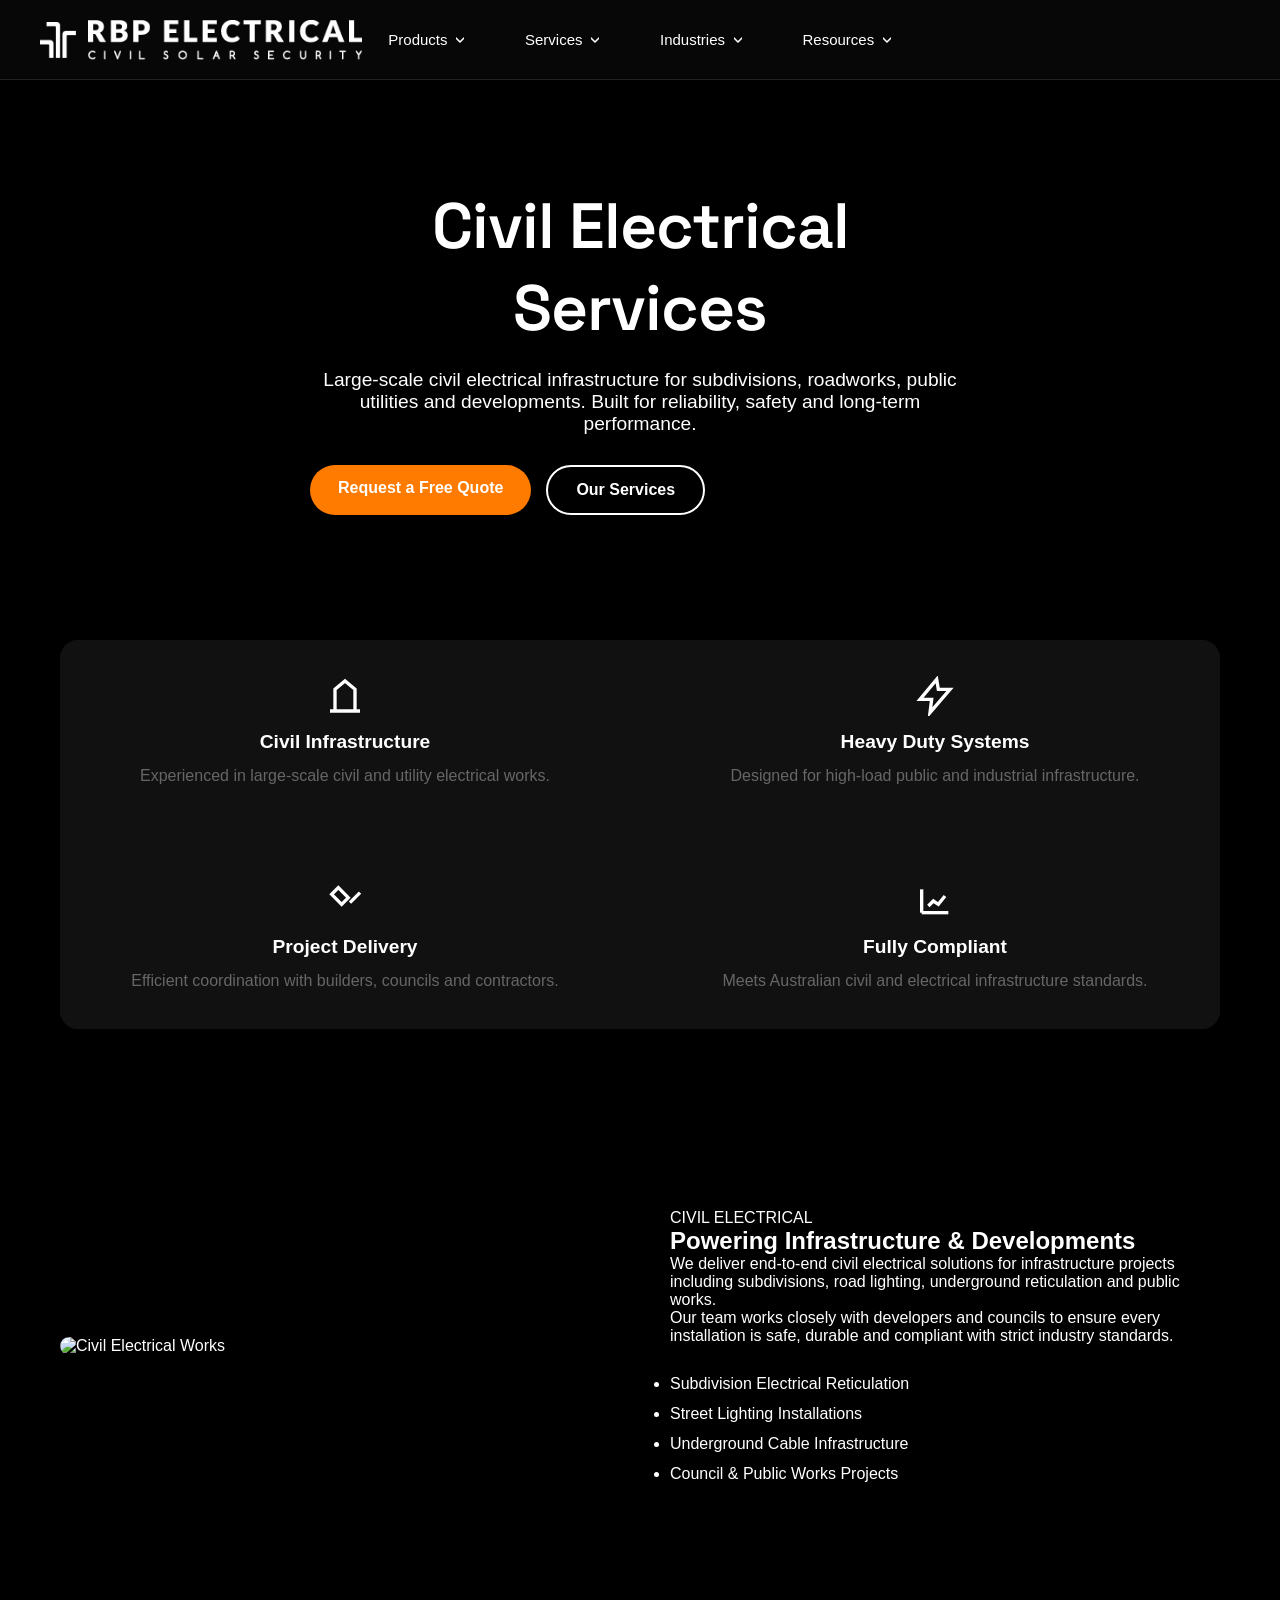
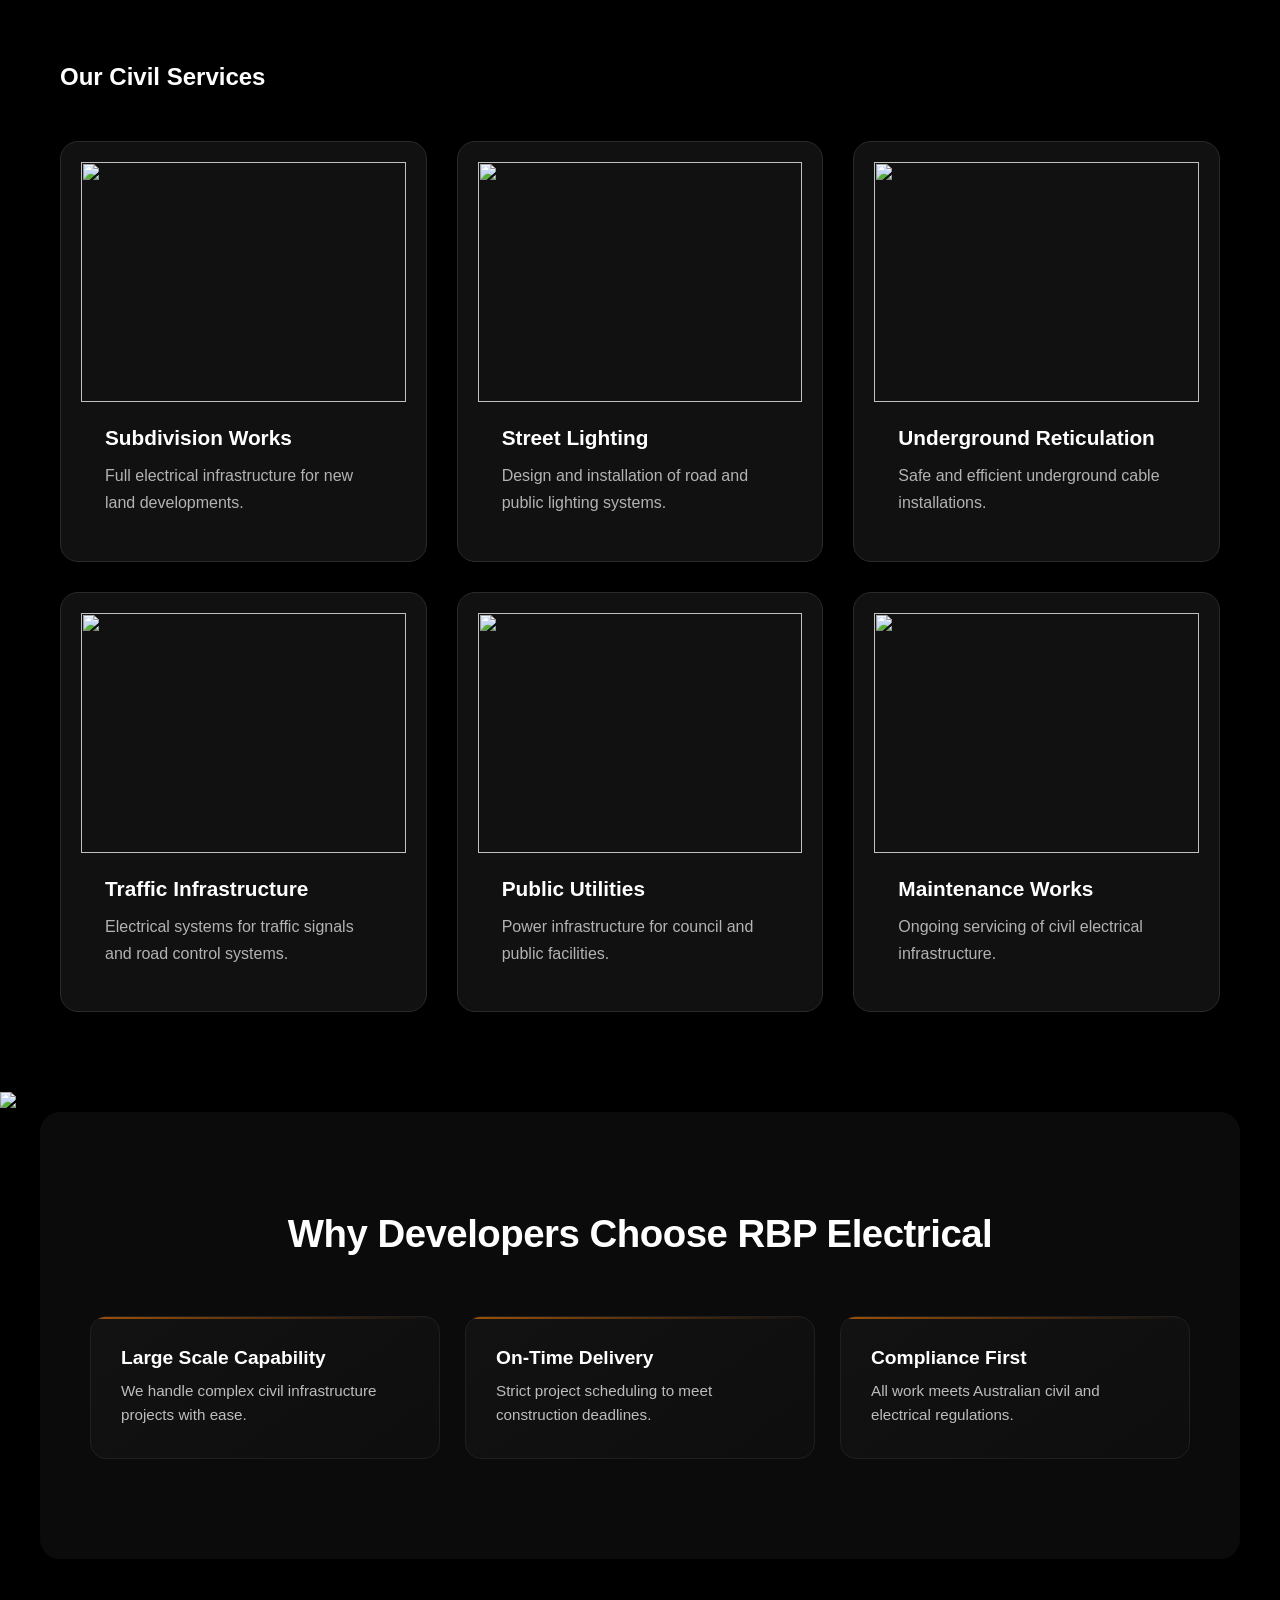
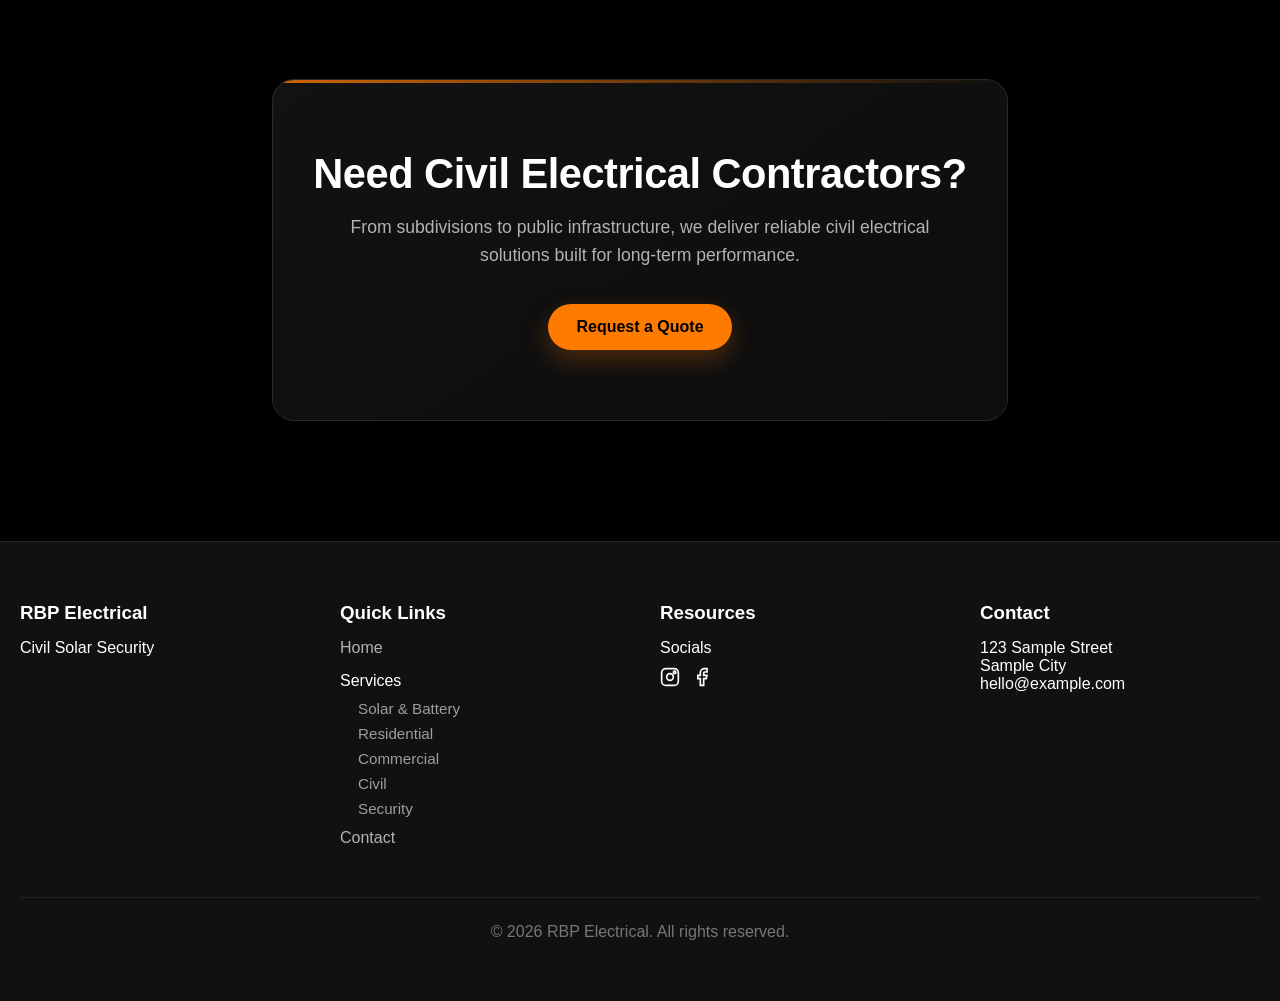
==== civil.html @ b21ef959 "Add files via upload" ====
<!DOCTYPE html>
<html lang="en">
<head>
<meta charset="UTF-8">
<meta name="viewport" content="width=device-width, initial-scale=1.0">
<title>RBP Electrical | Civil</title>
<link rel="icon" type="image/png" href="assets/favicon.png">
<link rel="stylesheet" href="styles.css">
<link href="https://fonts.googleapis.com/css2?family=Space+Grotesk:wght@300;400;500;600;700&display=swap" rel="stylesheet">
</head>

<body class="internal">

<!-- NAVIGATION -->
<nav>

    <div class="logo">
        <a href="index.html">
            <img class="logo-icon logo-dark" src="assets/logos/base_icon.png" alt="RBP Electrical Icon">
            <img class="logo-text logo-dark" src="assets/logos/base_textlogo.png" alt="RBP Electrical">

            <img class="logo-icon logo-white" src="assets/logos/white_icon.png" alt="RBP Electrical Icon">
            <img class="logo-text logo-white" src="assets/logos/white_textlogo.png" alt="RBP Electrical">
        </a>
    </div>

    <button class="hamburger" id="hamburger">☰</button>

    <div class="nav-center" id="navMenu">

        <div class="dropdown">
            <button><span>Products</span><span class="arrow">›</span></button>
            <div class="dropdown-content">
                <a href="#">Product One</a>
                <a href="#">Product Two</a>
                <a href="#">Product Three</a>
            </div>
        </div>

        <div class="dropdown">
            <button><span>Services</span><span class="arrow">›</span></button>
            <div class="dropdown-content">
                <a href="solar-battery.html">Solar/Battery</a>
                <a href="residential.html">Residential</a>
                <a href="commercial.html">Commercial</a>
                <a href="civil.html">Civil</a>
                <a href="security.html">Security</a>
            </div>
        </div>

        <div class="dropdown">
            <button><span>Industries</span><span class="arrow">›</span></button>
            <div class="dropdown-content">
                <a href="#">Industry One</a>
                <a href="#">Industry Two</a>
                <a href="#">Industry Three</a>
            </div>
        </div>

        <div class="dropdown">
            <button><span>Resources</span><span class="arrow">›</span></button>
            <div class="dropdown-content">
                <a href="#">Blog</a>
                <a href="#">Guides</a>
                <a href="#">Support</a>
            </div>
        </div>

    </div>
</nav>

<!-- HERO -->
<section class="hero civil-hero">
    <div class="hero-content">
        <h1>Civil Electrical Services</h1>

        <p>
            Large-scale civil electrical infrastructure for subdivisions, roadworks, public utilities and developments.
            Built for reliability, safety and long-term performance.
        </p>

        <div class="hero-buttons">
            <a href="contact.html" class="hero-btn">Request a Free Quote</a>
            <a href="#services" class="hero-btn secondary">Our Services</a>
        </div>
    </div>
</section>

<!-- TRUST -->
<section class="trust-section">
    <div class="trust-grid">

        <div class="trust-item">
            <div class="trust-icon">
                <svg viewBox="0 0 24 24" fill="none" stroke="white" stroke-width="2">
                    <path d="M3 21h18M6 21V8l6-5 6 5v13"/>
                </svg>
            </div>
            <h3>Civil Infrastructure</h3>
            <p>Experienced in large-scale civil and utility electrical works.</p>
        </div>

        <div class="trust-item">
            <div class="trust-icon">
                <svg viewBox="0 0 24 24" fill="none" stroke="white" stroke-width="2">
                    <path d="M13 2L3 14h7l-1 8 12-14h-7l-1-6z"/>
                </svg>
            </div>
            <h3>Heavy Duty Systems</h3>
            <p>Designed for high-load public and industrial infrastructure.</p>
        </div>

        <div class="trust-item">
            <div class="trust-icon">
                <svg viewBox="0 0 24 24" fill="none" stroke="white" stroke-width="2">
                    <path d="M21 7l-6 6"/>
                    <path d="M14 10l-4 4-6-6 4-4 6 6z"/>
                </svg>
            </div>
            <h3>Project Delivery</h3>
            <p>Efficient coordination with builders, councils and contractors.</p>
        </div>

        <div class="trust-item">
            <div class="trust-icon">
                <svg viewBox="0 0 24 24" fill="none" stroke="white" stroke-width="2">
                    <path d="M4 19V5"/>
                    <path d="M4 19h16"/>
                    <path d="M8 15l3-3 3 2 4-5"/>
                </svg>
            </div>
            <h3>Fully Compliant</h3>
            <p>Meets Australian civil and electrical infrastructure standards.</p>
        </div>

    </div>
</section>

<!-- OVERVIEW -->
<section class="solar-overview">

    <div class="overview-image">
        <img src="assets/civil.jpg" alt="Civil Electrical Works">
    </div>

    <div class="overview-content">

        <span class="section-tag">CIVIL ELECTRICAL</span>

        <h2>Powering Infrastructure & Developments</h2>

        <p>
            We deliver end-to-end civil electrical solutions for infrastructure projects including subdivisions,
            road lighting, underground reticulation and public works.
        </p>

        <p>
            Our team works closely with developers and councils to ensure every installation is safe,
            durable and compliant with strict industry standards.
        </p>

        <ul>
            <li>Subdivision Electrical Reticulation</li>
            <li>Street Lighting Installations</li>
            <li>Underground Cable Infrastructure</li>
            <li>Council & Public Works Projects</li>
        </ul>

    </div>

</section>

<!-- SERVICES -->
<section id="services" class="services-section">

    <h2>Our Civil Services</h2>

    <div class="services-grid">

        <div class="service-card">
            <img src="https://picsum.photos/600/400?random=21">
            <div class="service-content">
                <h3>Subdivision Works</h3>
                <p>Full electrical infrastructure for new land developments.</p>
            </div>
        </div>

        <div class="service-card">
            <img src="https://picsum.photos/600/400?random=22">
            <div class="service-content">
                <h3>Street Lighting</h3>
                <p>Design and installation of road and public lighting systems.</p>
            </div>
        </div>

        <div class="service-card">
            <img src="https://picsum.photos/600/400?random=23">
            <div class="service-content">
                <h3>Underground Reticulation</h3>
                <p>Safe and efficient underground cable installations.</p>
            </div>
        </div>

        <div class="service-card">
            <img src="https://picsum.photos/600/400?random=24">
            <div class="service-content">
                <h3>Traffic Infrastructure</h3>
                <p>Electrical systems for traffic signals and road control systems.</p>
            </div>
        </div>

        <div class="service-card">
            <img src="https://picsum.photos/600/400?random=25">
            <div class="service-content">
                <h3>Public Utilities</h3>
                <p>Power infrastructure for council and public facilities.</p>
            </div>
        </div>

        <div class="service-card">
            <img src="https://picsum.photos/600/400?random=26">
            <div class="service-content">
                <h3>Maintenance Works</h3>
                <p>Ongoing servicing of civil electrical infrastructure.</p>
            </div>
        </div>

    </div>

</section>

<!-- IMAGE -->
<section class="showcase-image">
    <img src="assets/placeholders/civil-wide.jpg">
</section>

<!-- WHY -->
<section class="why-section">
    <div class="why-container">

        <div class="why-header">
            <h2>Why Developers Choose RBP Electrical</h2>
        </div>

        <div class="why-grid">

            <div class="why-card">
                <h3>Large Scale Capability</h3>
                <p>We handle complex civil infrastructure projects with ease.</p>
            </div>

            <div class="why-card">
                <h3>On-Time Delivery</h3>
                <p>Strict project scheduling to meet construction deadlines.</p>
            </div>

            <div class="why-card">
                <h3>Compliance First</h3>
                <p>All work meets Australian civil and electrical regulations.</p>
            </div>

        </div>

    </div>
</section>

<!-- CTA -->
<section id="quote" class="cta-section">
    <div class="cta-container">

        <h2>Need Civil Electrical Contractors?</h2>

        <p>
            From subdivisions to public infrastructure, we deliver reliable civil electrical solutions
            built for long-term performance.
        </p>

        <a href="#" class="cta-btn">Request a Quote</a>

    </div>
</section>

<!-- FOOTER -->
<footer>

    <div class="footer-container">

        <div class="footer-column">
            <h3>RBP Electrical</h3>
            <p>Civil Solar Security</p>
        </div>

        <div class="footer-column">
            <h3>Quick Links</h3>

            <a href="index.html">Home</a>

            <span class="footer-heading">Services</span>

            <div class="footer-sub-links">
                <a href="solar-battery.html">Solar & Battery</a>
                <a href="residential.html">Residential</a>
                <a href="commercial.html">Commercial</a>
                <a href="civil.html">Civil</a>
                <a href="security.html">Security</a>
            </div>

            <a href="contact.html">Contact</a>
        </div>

        <div class="footer-column">
            <h3>Resources</h3>

            <span class="footer-heading">Socials</span>

            <div class="footer-socials">
                <a href="#" class="social-icon">
                    <svg viewBox="0 0 24 24" fill="none" stroke="white" stroke-width="2">
                        <rect x="2" y="2" width="20" height="20" rx="5"/>
                        <circle cx="12" cy="12" r="4"/>
                        <circle cx="17.5" cy="6.5" r="1.5"/>
                    </svg>
                </a>

                <a href="#" class="social-icon">
                    <svg viewBox="0 0 24 24" fill="none" stroke="white" stroke-width="2">
                        <path d="M18 2h-3a5 5 0 0 0-5 5v3H7v4h3v8h4v-8h3l1-4h-4V7a1 1 0 0 1 1-1h3z"/>
                    </svg>
                </a>
            </div>
        </div>

        <div class="footer-column">
            <h3>Contact</h3>
            <p>123 Sample Street</p>
            <p>Sample City</p>
            <p>hello@example.com</p>
        </div>

    </div>

    <div class="copyright">
        © 2026 RBP Electrical. All rights reserved.
    </div>

</footer>

<script>
const hamburger = document.getElementById("hamburger");
const navMenu = document.getElementById("navMenu");

hamburger.addEventListener("click", () => {
    navMenu.classList.toggle("active");
    hamburger.textContent = navMenu.classList.contains("active") ? "✕" : "☰";
});

document.querySelectorAll(".dropdown > button").forEach(button => {
    button.addEventListener("click", () => {
        const parent = button.parentElement;
        document.querySelectorAll(".dropdown").forEach(d => {
            if (d !== parent) d.classList.remove("active");
        });
        parent.classList.toggle("active");
    });
});
</script>

</body>
</html>
---- styles.css ----
:root {
    --bg: #000000;
    --surface: #111111;
    --surface-2: #181818;
    --border: #2a2a2a;

    --text: #ffffff;
    --text-muted: #b3b3b3;

    --orange: #ff7b00;
    --orange-hover: #ff8f1f;

    --button: #2b2b2b;
    --button-hover: #3a3a3a;
}

* {
    margin: 0;
    padding: 0;
    box-sizing: border-box;
    font-family: Arial, Helvetica, sans-serif;
}

body {
    background: #000000;
    color: #ffffff;
}

/* =========================
   NAVIGATION
========================= */
/* Home starts transparent */
body.home nav {
    background: transparent;
    border-bottom-color: transparent;
}

/* Home starts with dark logo */
body.home .logo-dark {
    display: block;
}

body.home .logo-white {
    display: none;
}

/* Home starts with dark text */
body.home .dropdown button {
    color: #111;
}

/* Home after scrolling */
body.home nav.scrolled {
    background: #070707;
    border-bottom-color: #222;
}

body.home nav.scrolled .logo-dark {
    display: none;
}

body.home nav.scrolled .logo-white {
    display: block;
}

body.home nav.scrolled .dropdown button {
    color: white;
}

nav {
    height: 80px;
    background: #070707;
    border-bottom: 1px solid #222;

    display: flex;
    align-items: center;
    padding: 0 40px;

    position: fixed;
    top: 0;
    left: 0;
    width: 100%;

    z-index: 100;

    transition:
        background .3s ease,
        border-color .3s ease;
}


nav.scrolled {
    background: #070707;
    border-bottom-color: #222;
}

.logo h2 {
    color: white;
}

.logo {
    display: flex;
    align-items: center;
    z-index: 2;
}

.logo a {
    position: relative;
    display: flex;
    align-items: center;
    gap: 12px;
}

/* Default (internal pages) */
.logo-dark {
    display: none;
}

.logo-white {
    display: block;
}

.dropdown button {
    color: white;
}
/* After scroll */
nav.scrolled .logo-dark {
    display: none;
}

nav.scrolled .logo-white {
    display: block;
}
.logo-icon {
    height: 36px;
    width: auto;
}

.logo-text {
    height: 40px;
    width: auto;
}

.nav-center {
    position: absolute;
    left: 50%;
    transform: translateX(-50%);
    display: flex;
    gap: 60px;
}

.arrow {
    display: inline-block;
    font-size: 1.4rem;

    transform: rotate(90deg) scaleY(0.9);
    transition: transform .25s ease;
}

/* open state from js */
.dropdown.active .arrow {
    transform: rotate(270deg) scaleY(0.9);
}


.dropdown {
    position: relative;
}

body.internal .dropdown button {
    color: white;
}
.dropdown button {
    background: none;
    border: none;
    color: #111;
    cursor: pointer;

    display: flex;
    align-items: center;
    gap: 10px;

    font-size: 15px;
    font-weight: 300;
}

nav.scrolled .dropdown button {
    color: white;
}

.dropdown button:hover {
    color: #ff7b00;
}

.dropdown-content {
    display: none;
    position: absolute;
    background: #181818;
    border: 1px solid #2a2a2a;
    min-width: 180px;
    top: 35px;
    border-radius: 8px;
    overflow: hidden;
}

.dropdown.active .dropdown-content {
    display: block;
}

.dropdown-content a {
    display: block;
    padding: 12px;
    text-decoration: none;
    color: white;
}

.dropdown-content a:hover {
    background: #242424;
}
/* =========================
   HOME SCROLL - FULL NAV THEME SWITCH
========================= */
/* HOME (NOT SCROLLED) dropdown = transparent */
body.home nav:not(.scrolled) .dropdown-content {
    background: transparent;
    border: none;
    backdrop-filter: none;
}

/* Dropdown background changes on scroll */
body.home nav.scrolled .dropdown-content {
    background: #0f0f0f;
    border-color: #222;
}

/* Dropdown links */
body.home .dropdown-content a {
    color: #111; /* default (home unscrolled) */
}

/* After scroll → dropdown links become white */
body.home nav.scrolled .dropdown-content a {
    color: white;
    
}

/* Hover state changes depending on scroll */
body.home .dropdown-content a:hover {
    background: rgba(0,0,0,0.05);
}

body.home nav.scrolled .dropdown-content a:hover {
    background: #1c1c1c;
}

/* Optional: dropdown button hover consistency */
body.home .dropdown button:hover {
    color: #ff7b00;
}

body.home nav.scrolled .dropdown button:hover {
    color: #ff7b00;
}

/* MOBILE MENU (nav-center) theme switch */
body.home .nav-center {
    background: transparent;
}

body.home nav.scrolled .nav-center {
    background: #070707;
}



/* =========================
   HERO
========================= */
.hero {
    margin-top: 0;
    
    position: relative;
    height: 700px;
    overflow: hidden;
    display: flex;
    justify-content: center;
    align-items: center;
    text-align: center;
    color: white;
}

.hero-video {
    position: absolute;
    top: 0;
    left: 0;
    width: 100%;
    height: 100%;
    object-fit: cover;
    z-index: 0;
    filter: grayscale(100%);
}

.hero-overlay {
    position: absolute;
    inset: 0;
    background: rgba(0,0,0,0.45);
    z-index: 1;
}

.hero-content {
    position: relative;
    z-index: 2;
    max-width: 700px;
    padding: 20px;
}

.hero h1 {
    font-family: "Space Grotesk", sans-serif;
    font-size: 4rem;
    margin-bottom: 20px;
    font-weight: 600;
    letter-spacing: -1px;
}

.hero p {
    font-size: 1.2rem;
    margin-bottom: 30px;
}

.hero-btn {
    display: inline-block;
    padding: 14px 28px;
    background: #ff7b00;
    color: white;
    text-decoration: none;
    border-radius: 999px;
    font-weight: bold;
    transition: .25s;
}

.hero-btn:hover {
    background: #ff8f1f;
    transform: translateY(-2px);
}

/* =========================
   CATEGORIES
========================= */
.categories {
    background: #000000;
    max-width: 1400px;
    margin: 80px auto;
    padding: 0 20px;
}

.section-title {
    text-align: center;
    margin-bottom: 40px;
    font-size: 2rem;
}

.card-grid {
    display: grid;
    grid-template-columns: 2fr 1fr 1fr;
    grid-template-rows: 320px 320px;
    gap: 25px;
}
.category-link {
    display: block;
    text-decoration: none;
    color: inherit;
}
/* =========================
   GRID LAYOUT (CLASS BASED)
========================= */

.category-link {
    display: block;
}

/* Large featured card */
.battery-card {
    grid-column: 1;
    grid-row: 1 / span 2;
}

.battery-card .card-info h3 {
    font-size: 2.2rem;
}

.battery-card .card-info p {
    font-size: 1rem;
}

.battery-card .card-info {
    left: 35px;
    bottom: 35px;
}

/* Top right cards */
.residential-card {
    grid-column: 2;
    grid-row: 1;
}

.commercial-card {
    grid-column: 3;
    grid-row: 1;
}

/* Bottom row */
.civil-card {
    grid-column: 2;
    grid-row: 2;
}

.security-card {
    grid-column: 3;
    grid-row: 2;
}

/* =========================
   IMAGE POSITIONING (CLASS BASED)
========================= */

/* Battery */
.battery-card img {
    transform: scale(1.3);
    object-position: 330% 50%;
}

/* Residential */
.residential-card img {
    transform: scale(1);
    object-position: 300% 50%;
}

/* Commercial */
.commercial-card img {
    transform: scale(1);
    object-position: 50% 100%;
}

/* Civil */
.civil-card img {
    transform: scale(1.4);
    object-position: 100% 100%;
}

/* Security */
.security-card img {
    transform: scale(1.4);
    object-position: 50% 0%;
}


.category-card {
    position: relative;
    border-radius: 20px;
    overflow: hidden;
    cursor: pointer;
    background: #181818;
    border: 1px solid #2a2a2a;
}



.image-wrapper {
    height: 100%;
}

.category-card {
    height: 100%;
}

.image-wrapper img {
    width: 100%;
    height: 100%;
    object-fit: cover;
    transition: transform .5s ease;
}

/* Battery */
.battery-card:hover img {
    transform: scale(1.3) scale(1.08);
}

/* Residential */
.residential-card:hover img {
    transform: scale(1) scale(1.08);
}

/* Commercial */
.commercial-card:hover img {
    transform: scale(1) scale(1.08);
}

/* Civil */
.civil-card:hover img {
    transform: scale(1.4) scale(1.08);
}

/* Security */
.security-card:hover img {
    transform: scale(1.4) scale(1.08);
}

.card-info {
    position: absolute;
    left: 20px;
    bottom: 20px;
    color: white;
    z-index: 2;
}

.card-overlay {
    position: absolute;
    inset: 0;
    background: linear-gradient(
        to top,
        rgba(0,0,0,.7),
        rgba(0,0,0,.1)
    );
}

.arrow-btn {
    position: absolute;
    right: 18px;
    bottom: 18px;
    width: 32px;
    height: 32px;
    border-radius: 50%;
    background: transparent;
    border: 1.5px solid white;
    color: white;
    font-weight: 100;
    display: flex;
    justify-content: center;
    align-items: center;
    font-size: 13px;
    z-index: 2;
    transition: .3s;
}

.arrow-btn span {
    display: inline-block;
    transform: scaleY(1.6);
}
.category-card:hover .arrow-btn {
    background: #ffffff;
    transform: translateX(5px);
    color: #0a0a0a;
}

/* =========================
   CATEGORY HOVER OVERLAY ANIMATION
========================= */

.category-card {
    overflow: hidden;
    transition: transform .4s ease;
}

.category-card:hover {
    transform: translateY(-6px);
}

/* always visible title */
.card-info h3 {
    opacity: 1;
    transform: none;
}

/* description hidden by default */
.card-info p {
    opacity: 0;
    transform: translateY(10px);
    transition: opacity .35s ease, transform .35s ease;
    margin-top: 6px;
}

/* show description on hover */
.category-card:hover .card-info p {
    opacity: 1;
    transform: translateY(0);
}

/* overlay effect */
.card-overlay {
    transition: background .4s ease;
}

.category-card:hover .card-overlay {
    background: linear-gradient(
        to top,
        rgba(0,0,0,.85),
        rgba(0,0,0,.25)
    );
}

/* =========================
   WHY US SECTION
========================= */

.why-us {
    background: #000;
    padding: 120px 20px;
}

.why-us-inner {
    max-width: 1300px;
    margin: auto;
    display: grid;
    grid-template-columns: 1.2fr 1fr;
    gap: 60px;
    align-items: center;
}

.why-text h2 {
    font-size: 2.8rem;
    margin-bottom: 20px;
    font-family: "Space Grotesk", sans-serif;
}

.why-text p {
    color: #b3b3b3;
    line-height: 1.6;
    margin-bottom: 30px;
    max-width: 500px;
}

.why-points {
    display: flex;
    flex-direction: column;
    gap: 20px;
    margin-bottom: 30px;
}

.point h3 {
    font-size: 1.1rem;
    margin-bottom: 5px;
}

.point p {
    color: #888;
    margin: 0;
    font-size: 0.95rem;
}

.why-image {
    position: relative;
    border-radius: 20px;
    overflow: hidden;
    border: 1px solid #2a2a2a;
}

.why-image img {
    width: 100%;
    height: 100%;
    object-fit: cover;
    display: block;
    transform: scale(1.05);
    transition: transform .5s ease;
}

.why-image:hover img {
    transform: scale(1.12);
}

/* responsive */
@media (max-width: 900px) {
    .why-us-inner {
        grid-template-columns: 1fr;
    }

    .why-text h2 {
        font-size: 2.2rem;
    }
}

/* =========================
   RECENT PROJECTS CAROUSEL
========================= */

.projects-carousel {
    max-width: 1400px;
    margin: 100px auto;
    padding: 0 20px;
}

.project-card {
    position: relative;
    min-width: 320px;
    height: 420px;
    flex: 0 0 auto;

    border-radius: 18px;
    overflow: hidden;

    border: 1px solid #2a2a2a;
    background: #111;
    scroll-snap-align: start;
}

/* image */
.project-card .image-wrapper {
    height: 100%;
}

.project-card img {
    width: 100%;
    height: 100%;
    object-fit: cover;
    transition: transform .5s ease;
}

.project-card:hover img {
    transform: scale(1.08);
}

/* overlay */
.project-overlay {
    position: absolute;
    inset: 0;
    background: linear-gradient(
        to top,
        rgba(0,0,0,.85),
        rgba(0,0,0,.15)
    );
    z-index: 1;
}

/* text */
.project-info {
    position: absolute;
    bottom: 20px;
    left: 20px;
    z-index: 2;

    color: white;
}

.project-info h3 {
    font-size: 1.2rem;
    margin-bottom: 5px;
}

.project-info p {
    font-size: 0.9rem;
    color: #b3b3b3;
}

/* reuse your existing carousel styles */
.projects-carousel .carousel {
    display: flex;
    gap: 25px;
    overflow-x: auto;
    padding: 10px;
    scroll-snap-type: x mandatory;
    scrollbar-width: none;
}

.projects-carousel .carousel::-webkit-scrollbar {
    display: none;
}


/* =========================
   CAROUSEL CONTROLS
========================= */
.carousel-controls {
    display: flex;
    justify-content: center;
    gap: 20px;

    margin-top: 20px;
}

.carousel-btn {
    width: 32px;
    height: 32px;
    border-radius: 50%;

    background: transparent;
    border: 1.5px solid white;
    color: white;

    display: flex;
    justify-content: center;
    align-items: center;

    font-size: 18px;
    font-weight: 100;

    cursor: pointer;
    transition: 0.3s;
}
.carousel-btn:hover {
    background: #ffffff;
    transform: translateY(-2px);
    color: #0a0a0a;
}


/* =========================
   FOOTER
========================= */
footer {
    background: #111111;
    color: white;
    border-top: 1px solid #222;
    padding: 60px 20px;
}

.footer-container {
    max-width: 1400px;
    margin: auto;
    display: grid;
    grid-template-columns: repeat(auto-fit,minmax(250px,1fr));
    gap: 40px;
}

.footer-column h3 {
    margin-bottom: 15px;
}

.footer-column a {
    display: block;
    color: #b3b3b3;
    text-decoration: none;
    margin-bottom: 10px;
}

.footer-column a:hover {
    color: #ff7b00;
}

.copyright {
    text-align: center;
    margin-top: 40px;
    color: #777;
    border-top: 1px solid #222;
    padding-top: 25px;
}

/* Footer subheading (not clickable) */
.footer-heading {
    display: block;
    color: #ffffff;
    font-weight: 500;
    margin: 10px 0 8px;
}

/* Nested service links */
.footer-sub-links {
    margin-left: 18px;
    margin-bottom: 12px;
    display: flex;
    flex-direction: column;
    gap: 8px;
}

.footer-sub-links a {
    color: #9e9e9e;
    font-size: 0.95rem;
    margin: 0;
    transition: color .2s ease, transform .2s ease;
}

.footer-sub-links a:hover {
    color: var(--orange);
    transform: translateX(4px);
}

/* Social heading */
.footer-heading {
    display: block;
    color: #fff;
    font-weight: 500;
    margin: 15px 0 10px;
}

/* Social icon row */
.footer-socials {
    display: flex;
    gap: 12px;
    margin-top: 5px;
}

/* Icon styling */
.social-icon svg {
    width: 20px;
    height: 20px;
    stroke: white;
    transition: transform .2s ease, stroke .2s ease;
}

/* Hover effect */
.social-icon:hover svg {
    transform: translateY(-2px) scale(1.1);
    stroke: var(--orange);
}

/* =========================
   MOBILE NAVIGATION
========================= */

.hamburger {
    display: none;
    background: none;
    border: none;
    color: white;
    font-size: 2rem;
    cursor: pointer;
}

/* ========================
   SERVICES PAGES
========================= */
.solar-hero {
    background: url("assets/solar-hero.jpg") center/cover no-repeat;
    min-height: 70vh;
    display: flex;
    align-items: center;
}

.residential-hero{
    background:url("assets/residential-hero.jpg") center/cover no-repeat;
    min-height:70vh;
    display:flex;
    align-items:center;
}

.commercial-hero {
    background: url("assets/commercial-hero.jpg") center/cover no-repeat;
    min-height: 70vh;
    display: flex;
    align-items: center;
}

.civil-hero {
    background: url("assets/civil-hero.jpg") center/cover no-repeat;
    min-height: 70vh;
    display: flex;
    align-items: center;
}

.security-hero {
    background: url("assets/security-hero.jpg") center/cover no-repeat;
    min-height: 70vh;
    display: flex;
    align-items: center;
}

.hero-content {
    max-width: 700px;
}

.hero-buttons {
    margin-top: 20px;
    display: flex;
    gap: 15px;
}

.hero-btn.secondary {
    background: transparent;
    border: 2px solid white;
}

/* Trust Section */
.trust-icon svg {
    width: 40px;
    height: 40px;
    display: block;
    margin: 0 auto 15px;
    stroke: white;
}

.trust-section {
    max-width: 1200px;
    margin: -60px auto 80px;
    padding: 0 20px;
    position: relative;
    z-index: 5;
}

.trust-grid {
    display: grid;
    grid-template-columns: repeat(2, 1fr);
    gap: 20px;

    background: #111111;
    border-radius: 18px;
    overflow: hidden;

    box-shadow: 0 20px 50px rgba(0,0,0,.12);
}

.trust-item {
    padding: 35px;
    text-align: center;
    border: 1px solid #111111;
}

.trust-icon {
    font-size: 2rem;
    display: block;
    margin-bottom: 15px;
}

.trust-item h3 {
    margin-bottom: 10px;
    font-size: 1.2rem;
}

.trust-item p {
    color: #666;
    line-height: 1.6;
}

.services-section,
.why-section,
.process-section,
.cta-section {
    padding: 80px 20px;
    max-width: 1200px;
    margin: auto;
}

.services-grid,
.why-grid {
    display: grid;
    grid-template-columns: repeat(auto-fit, minmax(220px, 1fr));
    gap: 20px;
}

.service-card {
    background: #111;
    padding: 20px;
    border-radius: 10px;
}

/* Overview Section */
.solar-overview{
    max-width:1200px;
    margin:auto;
    padding:100px 20px;

    display:grid;
    grid-template-columns:1fr 1fr;
    gap:60px;
    align-items:center;
}

.overview-image img{
    width:100%;
    border-radius:18px;
    display:block;
}

.overview-content ul{
    margin-top:30px;
    display:grid;
    gap:12px;
}

.services-grid {
    display: grid;
    grid-template-columns: repeat(auto-fit, minmax(280px, 1fr));
    gap: 30px;
    margin-top: 50px;
}

.service-card {
    overflow: hidden;
    border-radius: 18px;

    background: var(--surface);
    border: 1px solid var(--border);

    color: var(--text);

    transition:
        transform .3s ease,
        border-color .3s ease,
        box-shadow .3s ease;

    position: relative;
}

/* Orange accent line */
.service-card::before {
    content: "";
    position: absolute;
    inset: 0 0 auto 0;
    height: 3px;
    opacity: .85;
    z-index: 2;
}

.service-card img {
    width: 100%;
    height: 240px;
    object-fit: cover;
    display: block;

    transition: transform .4s ease;
}

.service-content {
    padding: 24px;
}

.service-content h3 {
    color: var(--text);
    margin-bottom: 12px;
    font-size: 1.3rem;
    font-weight: 600;
}

.service-content p {
    color: var(--text-muted);
    line-height: 1.7;
}

/* Hover */
.service-card:hover {
    transform: translateY(-8px);
    box-shadow: 0 20px 50px rgba(0, 0, 0, .45);
}

.service-card:hover img {
    transform: scale(1.08);
}

.service-card:hover::before {
    background: linear-gradient(
        90deg,
        var(--orange),
        var(--orange-hover)
    );
}

/* Why Us Section */

.why-section {
    background: #0b0b0b;
    padding: 100px 20px;
    border-radius: 20px;
    color: white;
}

.why-container {
    max-width: 1100px;
    margin: 0 auto;
}

/* Header */
.why-header {
    text-align: center;
    margin-bottom: 60px;
}

.why-header h2 {
    font-size: 2.4rem;
    margin-bottom: 10px;
    letter-spacing: -0.5px;
}

.why-header p {
    font-size: 1.05rem;
    color: #b8b8b8;
    max-width: 600px;
    margin: 0 auto;
    line-height: 1.6;
}

/* Grid */
.why-grid {
    display: grid;
    grid-template-columns: repeat(3, 1fr);
    gap: 25px;
}

/* Cards */
.why-card {
    background: linear-gradient(145deg, #121212, #0e0e0e);
    border: 1px solid #1f1f1f;
    border-radius: 16px;
    padding: 30px;
    transition: transform .25s ease, border-color .25s ease, box-shadow .25s ease;
    position: relative;
    overflow: hidden;
}

/* Hover effect */
.why-card:hover {
    transform: translateY(-6px);
    border-color: #2a2a2a;
    box-shadow: 0 10px 30px rgba(0,0,0,0.5);
}

.why-card h3 {
    font-size: 1.2rem;
    margin-bottom: 10px;
}

.why-card p {
    color: #bdbdbd;
    line-height: 1.6;
    font-size: 0.95rem;
}

/* Optional accent line */
.why-card::before {
    content: "";
    position: absolute;
    top: 0;
    left: 0;
    width: 100%;
    height: 2px;
    background: linear-gradient(90deg, #ff7b00, transparent);
    opacity: 0.6;
}

/* Process Section*/

.process-section {
    background: var(--bg);
    padding: 100px 20px;
    color: var(--text);
}

.process-container {
    max-width: 1100px;
    margin: 0 auto;
}

/* Header */
.process-header {
    text-align: center;
    margin-bottom: 60px;
}

.process-header h2 {
    font-size: 2.4rem;
    margin-bottom: 10px;
}

.process-header p {
    color: var(--text-muted);
    max-width: 600px;
    margin: 0 auto;
    line-height: 1.6;
}

/* Steps layout */
.process-steps {
    display: flex;
    flex-direction: column;
    gap: 30px;
}

/* Each step card */
.process-step {
    display: flex;
    background: var(--surface);
    border: 1px solid var(--border);
    border-radius: 18px;
    overflow: hidden;
    transition: transform .25s ease, border-color .25s ease;

    /* NEW: taller cards */
    min-height: 200px;
}


/* Hover effect */
.process-step:hover {
    transform: translateY(-4px);
    border-color: #333;
}

/* Image */
.process-image {
    flex: 1;
    min-width: 50%;
    height: auto;
    position: relative;
}

.process-image img {
    width: 100%;
    height: 100%;
    object-fit: cover;
    display: block;
    transition: transform .4s ease;
}

.process-step:hover .process-image img {
    transform: scale(1.05);
}

/* Content */
.process-content {
    flex: 1;
    min-width: 50%;
    padding: 40px;

    display: flex;
    flex-direction: column;
    justify-content: center;
}

.step-number {
    display: inline-block;
    width: 32px;
    height: 32px;
    border-radius: 50%;
    background: var(--orange);
    color: black;
    font-weight: bold;
    display: flex;
    align-items: center;
    justify-content: center;
    margin-bottom: 14px;
}

.process-content h3 {
    margin-bottom: 8px;
    font-size: 1.2rem;
}

.process-content p {
    color: var(--text-muted);
    line-height: 1.6;
}

.process-step:hover {
    transform: translateY(-6px);
    border-color: #333;
}
.process-step:hover .process-image img {
    transform: scale(1.06);
}

/* 
   CTA Section
 */

.cta-section {
    padding: 120px 20px;
    

    display: flex;
    justify-content: center;
    align-items: center;
}

.cta-container {
    max-width: 850px;
    text-align: center;

    background: linear-gradient(145deg, #121212, #0d0d0d);
    border: 1px solid var(--border);
    border-radius: 22px;

    padding: 70px 40px;

    box-shadow: 0 20px 60px rgba(0,0,0,0.6);
    position: relative;
    overflow: hidden;
}

/* subtle top glow line */
.cta-container::before {
    content: "";
    position: absolute;
    top: 0;
    left: 0;
    height: 3px;
    width: 100%;
    background: linear-gradient(90deg, var(--orange), transparent);
    opacity: 0.8;
}

/* Heading */
.cta-container h2 {
    font-size: 2.6rem;
    margin-bottom: 15px;
    letter-spacing: -0.5px;
}

/* Paragraph */
.cta-container p {
    color: var(--text-muted);
    font-size: 1.1rem;
    max-width: 600px;
    margin: 0 auto 35px;
    line-height: 1.6;
}

/* Button */
.cta-btn {
    display: inline-block;
    padding: 14px 28px;
    border-radius: 999px;

    background: var(--orange);
    color: #000;
    font-weight: 600;
    text-decoration: none;

    transition: all 0.25s ease;
    box-shadow: 0 10px 25px rgba(255, 123, 0, 0.25);
}

/* hover */
.cta-btn:hover {
    background: var(--orange-hover);
    transform: translateY(-3px);
    box-shadow: 0 15px 35px rgba(255, 123, 0, 0.35);
}

/* Contact Page */
.contact-section {
    padding: 100px 20px;
    background: var(--bg);
    color: var(--text);
}

.contact-container {
    max-width: 900px;
    margin: 0 auto;
}

.contact-container h2 {
    font-size: 2.4rem;
    margin-bottom: 10px;
    letter-spacing: -0.5px;
}

.contact-container p {
    color: var(--text-muted);
    margin-bottom: 40px;
    line-height: 1.6;
}

/* FORM GRID */
.contact-form {
    display: grid;
    grid-template-columns: 1fr 1fr;
    gap: 20px;
}

/* full width items */
.form-group.full {
    grid-column: 1 / -1;
}

.form-group {
    display: flex;
    flex-direction: column;
}

/* LABELS */
.form-group label {
    margin-bottom: 8px;
    font-size: 0.95rem;
    color: var(--text-muted);
}

/* INPUTS */
.form-group input,
.form-group select,
.form-group textarea {
    background: var(--surface);
    border: 1px solid var(--border);
    border-radius: 12px;
    padding: 14px 16px;
    color: var(--text);
    font-size: 1rem;
    outline: none;
    transition: 0.25s ease;
}

/* focus */
.form-group input:focus,
.form-group select:focus,
.form-group textarea:focus {
    border-color: var(--orange);
    box-shadow: 0 0 0 2px rgba(255, 123, 0, 0.15);
}

/* textarea resize */
textarea {
    resize: vertical;
    min-height: 140px;
}

/* BUTTON */
.contact-btn {
    grid-column: 1 / -1;
    padding: 14px 20px;
    border: none;
    border-radius: 999px;
    background: var(--orange);
    color: black;
    font-weight: 600;
    font-size: 1rem;
    cursor: pointer;
    transition: 0.25s ease;
    box-shadow: 0 10px 25px rgba(255, 123, 0, 0.25);
}

.contact-btn:hover {
    background: var(--orange-hover);
    transform: translateY(-2px);
    box-shadow: 0 15px 35px rgba(255, 123, 0, 0.35);
}

/* MOBILE */
@media (max-width: 700px) {
    .contact-form {
        grid-template-columns: 1fr;
    }
}

/* responsive */
@media (max-width: 600px) {
    .cta-container {
        padding: 50px 25px;
    }

    .cta-container h2 {
        font-size: 2rem;
    }
}

/* Tablet + Mobile */
@media (max-width: 900px) {

    .card-grid {
        grid-template-columns: 1fr;
        grid-template-rows: auto;
    }

    .card-grid .category-card {
        grid-column: auto !important;
        grid-row: auto !important;
        min-height: 300px;
    }


    nav {
        justify-content: space-between;
        padding: 0 20px;
    }


    .hamburger {
        display: block;
        z-index: 1001;
    }

    .nav-center {
        position: fixed;
        top: 0;
        left: 0;
        right: 0;
        bottom: 0;

       

        display: flex;
        flex-direction: column;

        gap: 0; 

        background: #111;

        transform: translateY(-100%);
        opacity: 0;

        overflow-y: auto;

        transition: transform .3s ease, opacity .3s ease;

        z-index: 1000;
    }

    .nav-center.active {
        transform: translateY(0);
        opacity: 1;
    }

    .dropdown {
        margin: 0;
        padding: 0;
        width: 100%;
        border-bottom: 1px solid #222;
    }

    .dropdown button {
        width: 100%;
        padding: 20px;

        margin: 0;
        box-sizing: border-box;

        display: flex;
        justify-content: space-between;
        align-items: center;

        background: none;
        border: none;

        color: white;
        font-size: 16px;
        font-weight: 600;
    }
        .dropdown-content {
        position: static;
        display: none;
        border: none;
        border-radius: 0;
        background: #181818;
        width: 100%;
    }

    .dropdown.active .dropdown-content {
        display: block;
    }

    .dropdown-content a {
        padding-left: 35px;
    }

    /* Hero */

    .hero {
        height: 500px;
        padding: 20px;
    }

    .hero h1 {
        font-size: 2.5rem;
        line-height: 1.1;
    }

    .hero p {
        font-size: 1rem;
    }

    /* Categories */

    .card-grid {
        display: grid;
        grid-template-columns: 1fr;
        grid-template-rows: auto;
        gap: 15px;
    }

    /* IMPORTANT: reset the grid positioning properly */
    .battery-card,
    .residential-card,
    .commercial-card,
    .civil-card,
    .security-card {
        grid-column: auto !important;
        grid-row: auto !important;
    }
    .battery-card .card-info {
        left: 20px;
        bottom: 20px;
    }
    .battery-card .card-info h3 {
        font-size: 1.25rem;
}

    /* Make sure links + cards stretch full width */
    .category-link {
        width: 100%;
    }

    .category-card {
        width: 100%;
        min-height: 220px; /* prevents squashing */
    }

    /* Let images behave naturally */
    .image-wrapper {
        height: 100%;
        min-height: 220px;
    }

    .image-wrapper img {
        width: 100%;
        height: 100%;
        object-fit: cover;
        transform: none !important; /* prevents weird scaling issues on mobile */
    }
    

    .image-wrapper {
        height: 250px;
    }

    .section-title {
        font-size: 1.7rem;
    }

    /* Footer */

    .footer-container {
        grid-template-columns: 1fr;
        text-align: center;
    }

    /* =========================
        Solar Battery Page 
    =========================*/
    /* Why Us */
    .why-grid {
        grid-template-columns: 1fr;
    }

    .why-header h2 {
        font-size: 2rem;
    }

    /* Process Section */
    .process-step {
        flex-direction: column;
    }

    .process-image {
        width: 100%;
        flex: unset;
        height: 220px;
    }
}

/* Small phones */
@media (max-width: 480px) {

    nav {
        height: 70px;
    }

    .nav-center {
        top: 70px;
    }

    .hero h1 {
        font-size: 2rem;
    }

    .hero-btn {
        width: 100%;
        max-width: 250px;
    }

    .card-grid {
        gap: 15px;
    }

    .image-wrapper {
        height: 220px;
    }
}

/* Overview section */
@media (max-width: 768px) {

    .solar-overview {
        grid-template-columns: 1fr;
        gap: 30px;
        padding: 60px 20px;
    }

    .overview-image {
        order: 1;
    }

    .overview-content {
        order: 2;
    }

    .overview-image img {
        height: 240px;
        object-fit: cover;
        border-radius: 16px;
    }

    .overview-content h2 {
        font-size: 2rem;
    }

    .overview-content ul {
        margin-top: 20px;
    }
}
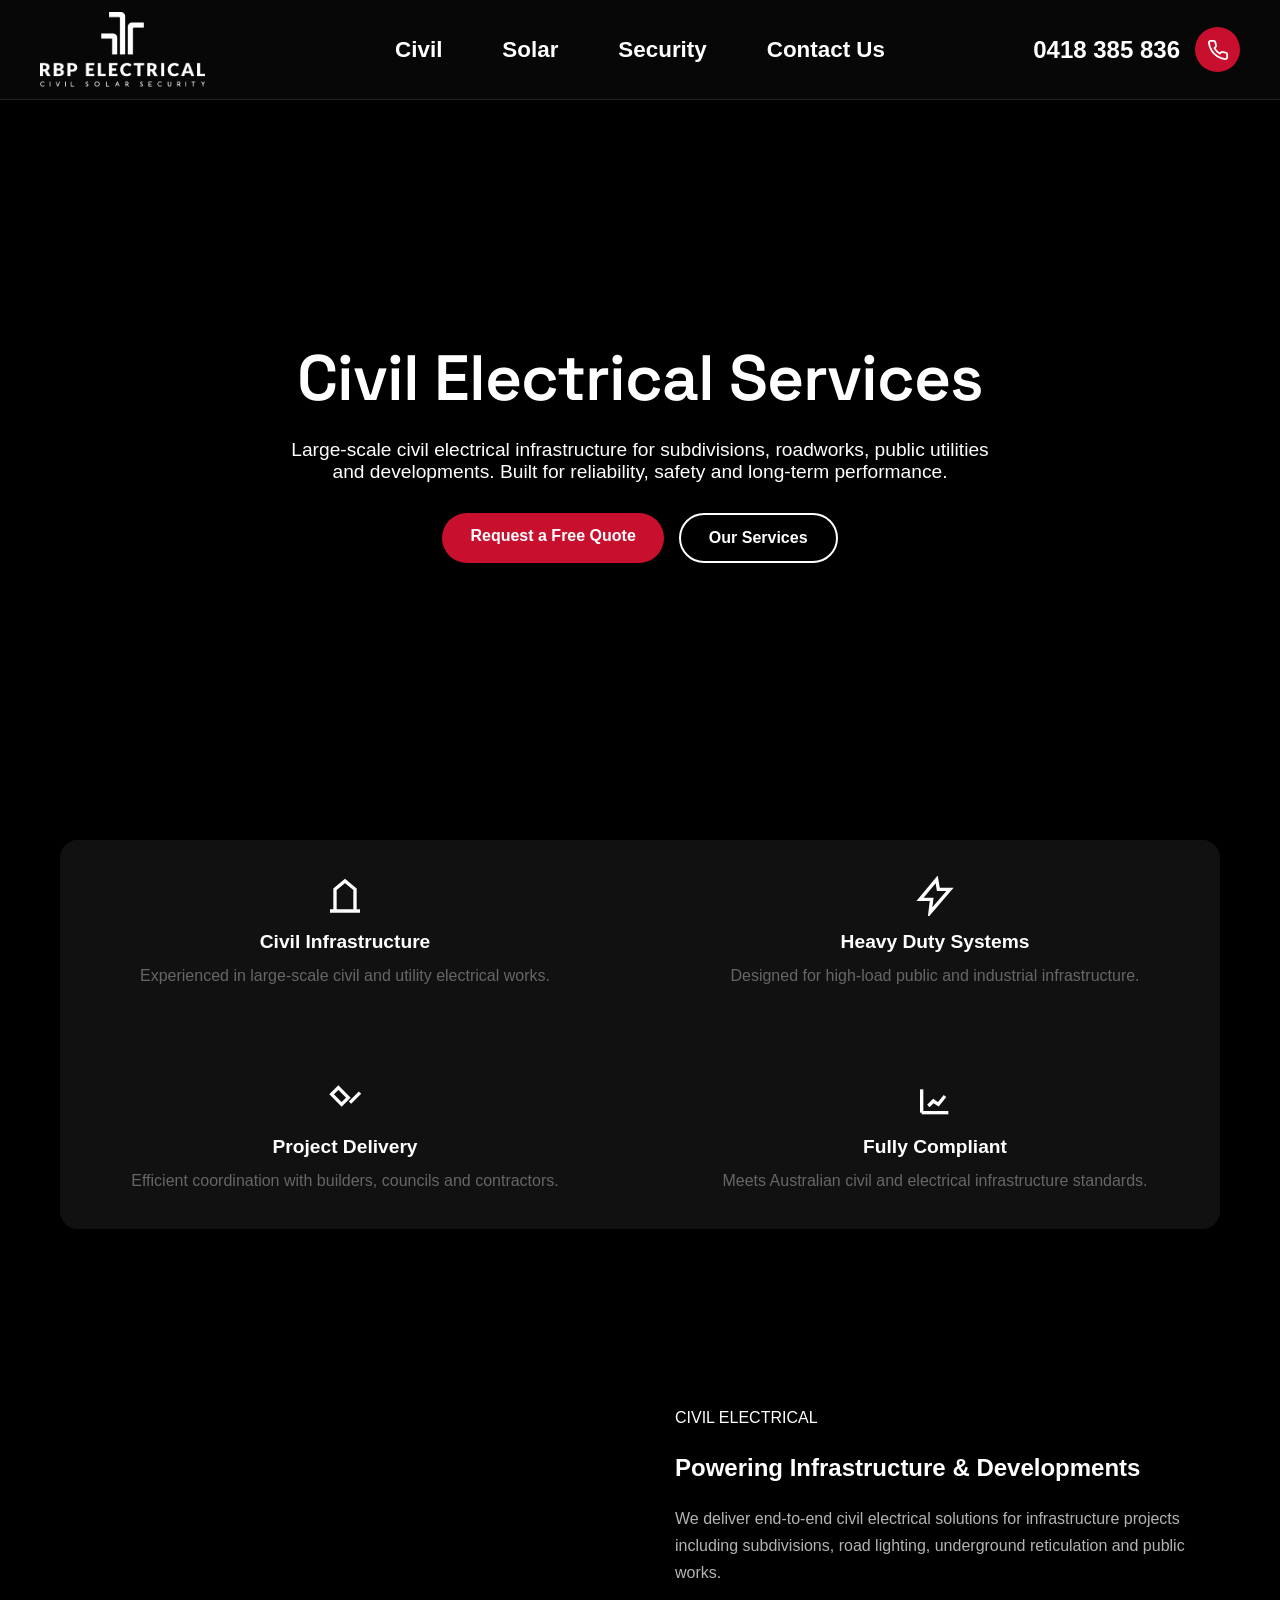
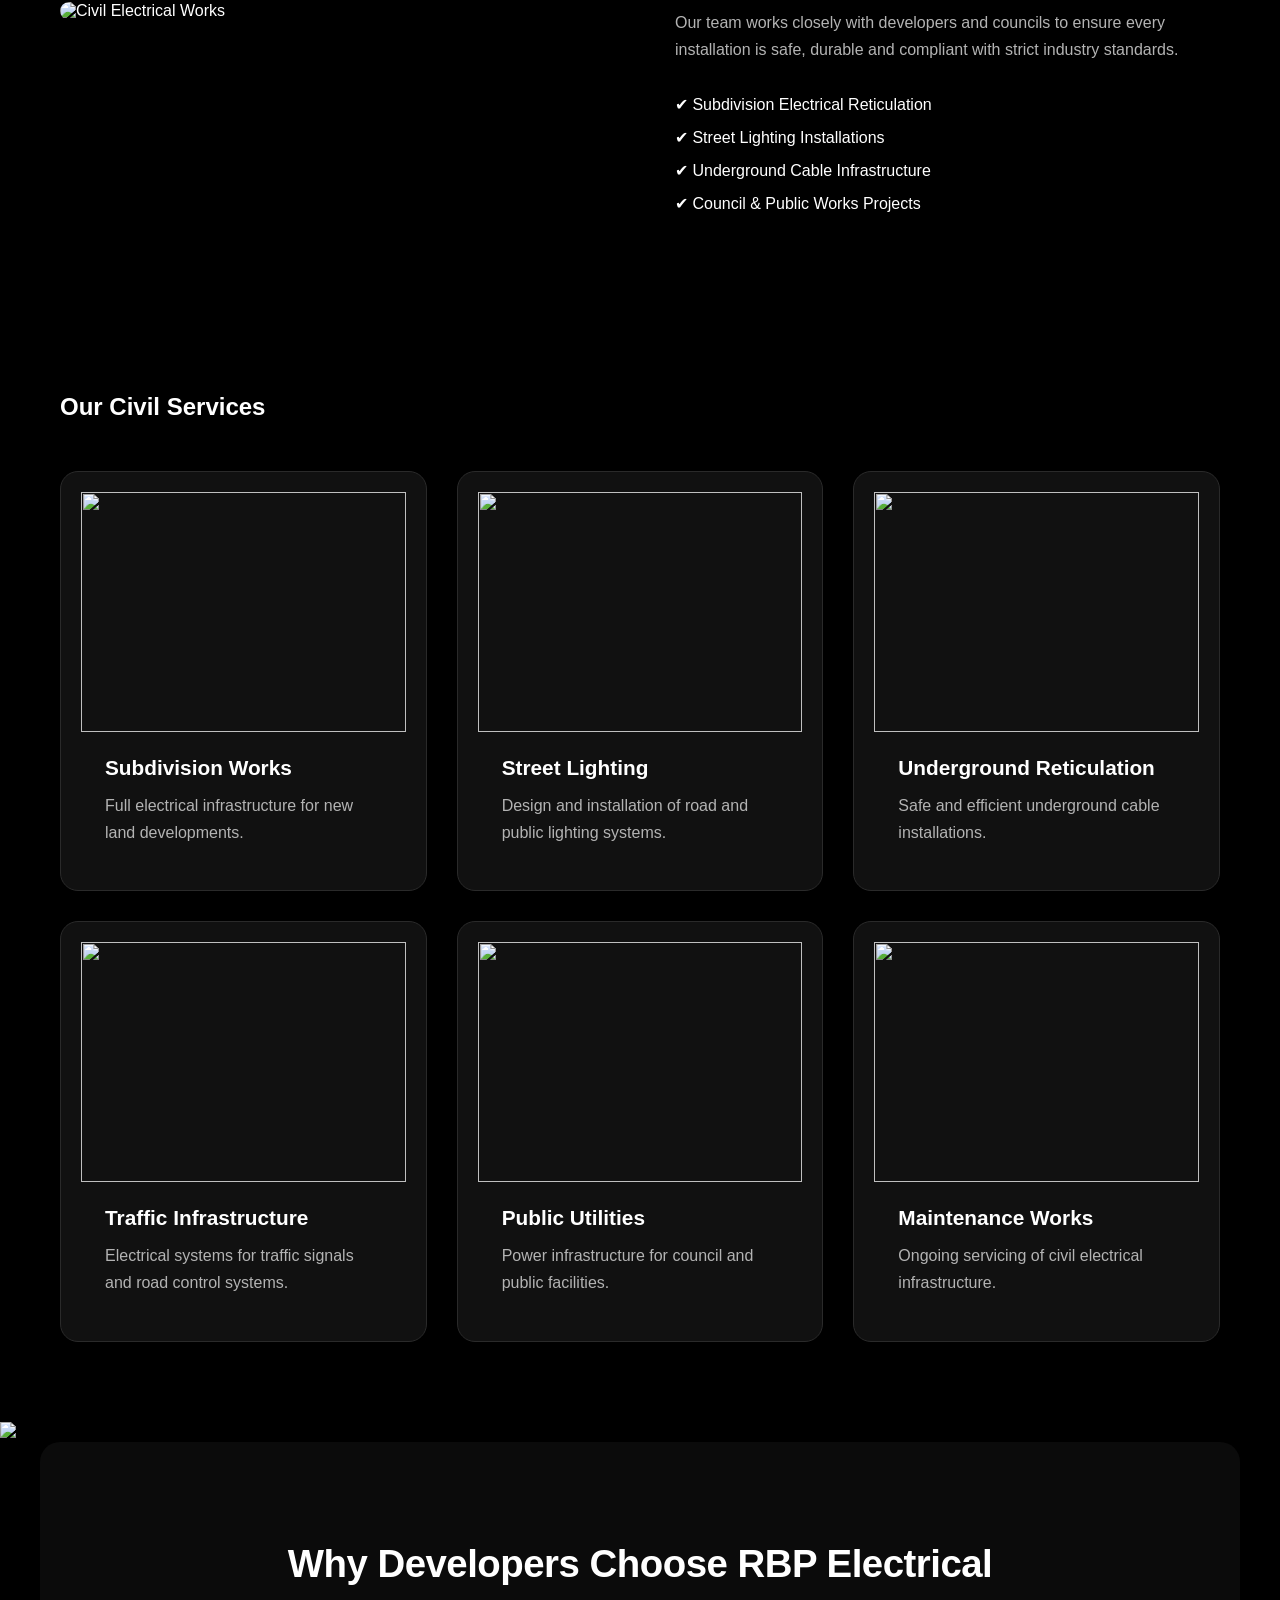
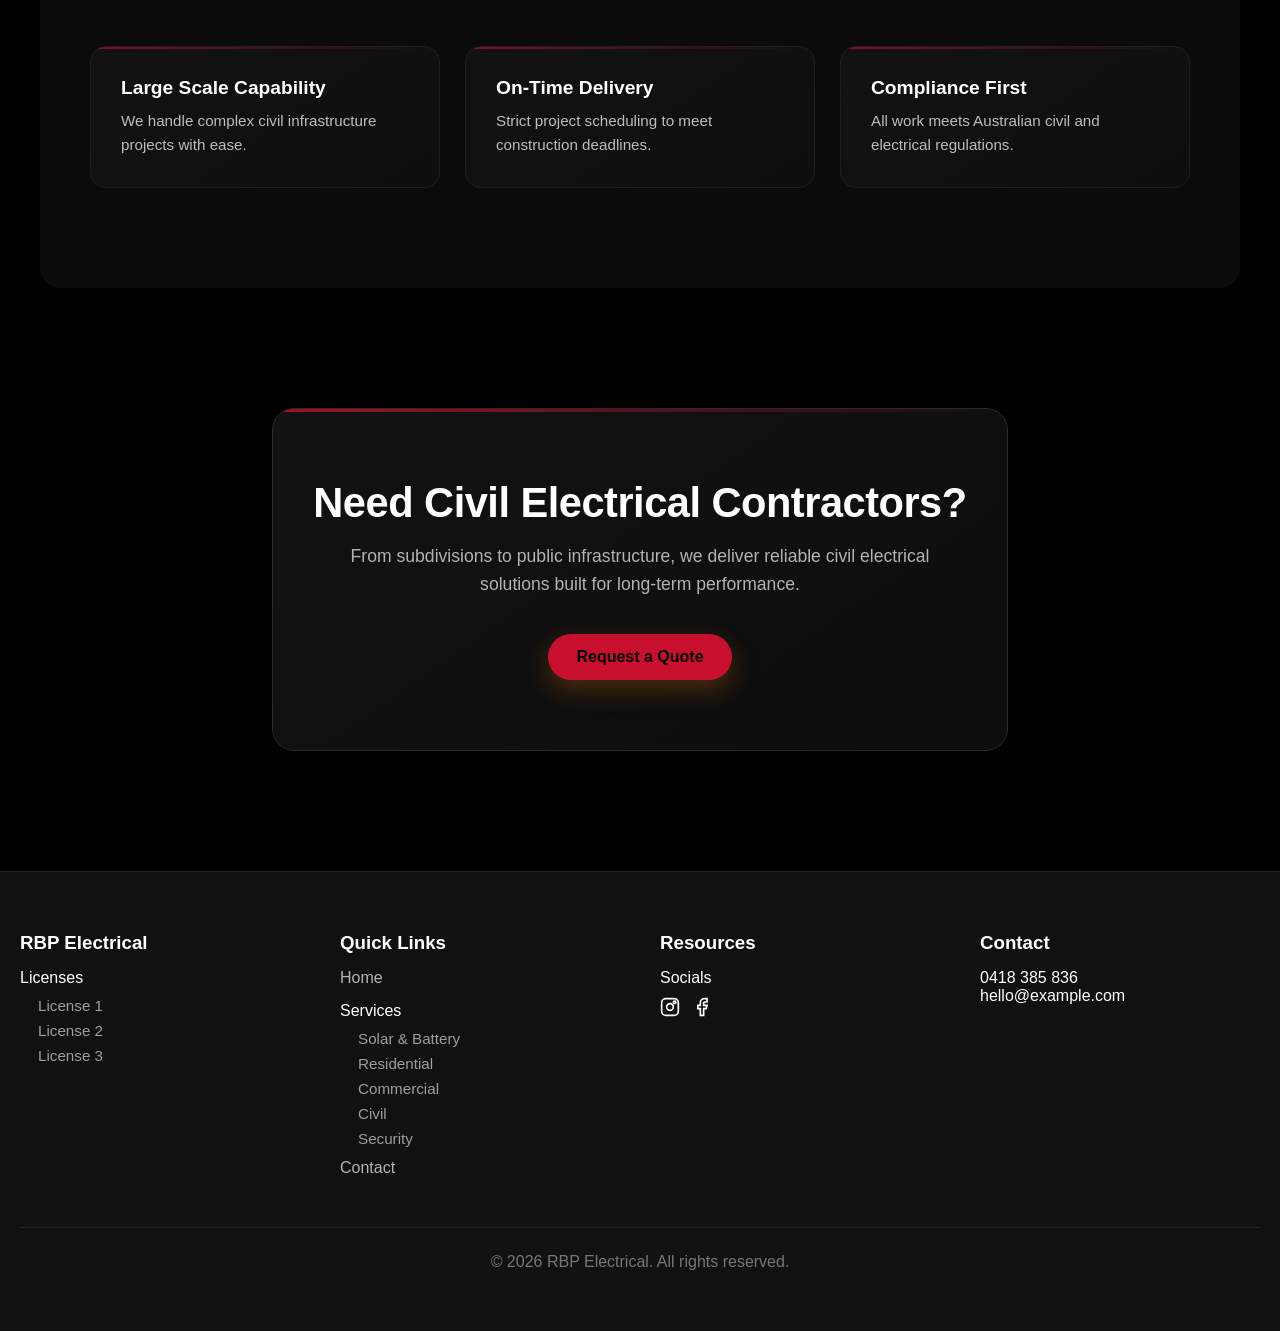
==== commit 373f2b83: "Add files via upload" ====
--- a/civil.html
+++ b/civil.html
@@ -13,61 +13,50 @@
 
 <!-- NAVIGATION -->
 <nav>
-
     <div class="logo">
         <a href="index.html">
-            <img class="logo-icon logo-dark" src="assets/logos/base_icon.png" alt="RBP Electrical Icon">
-            <img class="logo-text logo-dark" src="assets/logos/base_textlogo.png" alt="RBP Electrical">
-
-            <img class="logo-icon logo-white" src="assets/logos/white_icon.png" alt="RBP Electrical Icon">
-            <img class="logo-text logo-white" src="assets/logos/white_textlogo.png" alt="RBP Electrical">
+            <img class="logo-dark" src="assets/logos/base_logo.png" alt="RBP Electrical">
+            <img class="logo-white" src="assets/logos/white_logo.png" alt="RBP Electrical">
         </a>
     </div>
-
-    <button class="hamburger" id="hamburger">☰</button>
-
+    <button class="hamburger" id="hamburger">
+        ☰
+    </button>
     <div class="nav-center" id="navMenu">
-
-        <div class="dropdown">
-            <button><span>Products</span><span class="arrow">›</span></button>
-            <div class="dropdown-content">
-                <a href="#">Product One</a>
-                <a href="#">Product Two</a>
-                <a href="#">Product Three</a>
-            </div>
-        </div>
-
-        <div class="dropdown">
-            <button><span>Services</span><span class="arrow">›</span></button>
-            <div class="dropdown-content">
-                <a href="solar-battery.html">Solar/Battery</a>
-                <a href="residential.html">Residential</a>
-                <a href="commercial.html">Commercial</a>
-                <a href="civil.html">Civil</a>
-                <a href="security.html">Security</a>
-            </div>
-        </div>
-
-        <div class="dropdown">
-            <button><span>Industries</span><span class="arrow">›</span></button>
-            <div class="dropdown-content">
-                <a href="#">Industry One</a>
-                <a href="#">Industry Two</a>
-                <a href="#">Industry Three</a>
-            </div>
-        </div>
-
-        <div class="dropdown">
-            <button><span>Resources</span><span class="arrow">›</span></button>
-            <div class="dropdown-content">
-                <a href="#">Blog</a>
-                <a href="#">Guides</a>
-                <a href="#">Support</a>
-            </div>
-        </div>
-
-    </div>
+        <a href="civil.html">Civil</a>
+        <a href="solar-battery.html">Solar</a>
+        <a href="security.html">Security</a>
+        <a href="contact.html">Contact Us</a>
+    </div>
+    <div class="nav-phone">
+        <a href="tel:0418385836">
+            <span class="phone-number">0418 385 836</span>
+
+            <span class="phone-circle">
+                <svg viewBox="0 0 24 24" fill="none">
+                    <path d="M22 16.92v3a2 2 0 0 1-2.18 2
+                    19.79 19.79 0 0 1-8.63-3.07
+                    19.5 19.5 0 0 1-6-6
+                    19.79 19.79 0 0 1-3.07-8.67
+                    A2 2 0 0 1 4.11 2h3
+                    a2 2 0 0 1 2 1.72
+                    12.84 12.84 0 0 0 .7 2.81
+                    2 2 0 0 1-.45 2.11L8.09 9.91
+                    a16 16 0 0 0 6 6l1.27-1.27
+                    a2 2 0 0 1 2.11-.45
+                    12.84 12.84 0 0 0 2.81.7
+                    A2 2 0 0 1 22 16.92z"
+                    stroke="currentColor"
+                    stroke-width="2"
+                    stroke-linecap="round"
+                    stroke-linejoin="round"/>
+                </svg>
+            </span>
+        </a>
+    </div>
+
 </nav>
+
 
 <!-- HERO -->
 <section class="hero civil-hero">
@@ -160,10 +149,10 @@
         </p>
 
         <ul>
-            <li>Subdivision Electrical Reticulation</li>
-            <li>Street Lighting Installations</li>
-            <li>Underground Cable Infrastructure</li>
-            <li>Council & Public Works Projects</li>
+            <li>✔ Subdivision Electrical Reticulation</li>
+            <li>✔ Street Lighting Installations</li>
+            <li>✔ Underground Cable Infrastructure</li>
+            <li>✔ Council & Public Works Projects</li>
         </ul>
 
     </div>
@@ -287,7 +276,15 @@
 
         <div class="footer-column">
             <h3>RBP Electrical</h3>
-            <p>Civil Solar Security</p>
+ 
+            <span class="footer-heading">Licenses</span>
+
+            <div class="footer-sub-links">
+                <a href="#">License 1</a>
+                <a href="#">License 2</a>
+                <a href="#">License 3</a>
+   
+            </div>
         </div>
 
         <div class="footer-column">
@@ -307,14 +304,14 @@
 
             <a href="contact.html">Contact</a>
         </div>
-
         <div class="footer-column">
             <h3>Resources</h3>
 
             <span class="footer-heading">Socials</span>
 
             <div class="footer-socials">
-                <a href="#" class="social-icon">
+                <a href="#" class="social-icon" aria-label="Instagram">
+                    <!-- Instagram -->
                     <svg viewBox="0 0 24 24" fill="none" stroke="white" stroke-width="2">
                         <rect x="2" y="2" width="20" height="20" rx="5"/>
                         <circle cx="12" cy="12" r="4"/>
@@ -322,7 +319,8 @@
                     </svg>
                 </a>
 
-                <a href="#" class="social-icon">
+                <a href="https://www.facebook.com/people/RBP-Electrical/100089238080376/" class="social-icon" aria-label="Facebook">
+                    <!-- Facebook -->
                     <svg viewBox="0 0 24 24" fill="none" stroke="white" stroke-width="2">
                         <path d="M18 2h-3a5 5 0 0 0-5 5v3H7v4h3v8h4v-8h3l1-4h-4V7a1 1 0 0 1 1-1h3z"/>
                     </svg>
@@ -332,8 +330,7 @@
 
         <div class="footer-column">
             <h3>Contact</h3>
-            <p>123 Sample Street</p>
-            <p>Sample City</p>
+            <p>0418 385 836</p>
             <p>hello@example.com</p>
         </div>
 
@@ -363,6 +360,19 @@
         parent.classList.toggle("active");
     });
 });
+
+/* =========================
+   NAVBAR SCROLL EFFECT
+========================= */
+const nav = document.querySelector("nav");
+
+window.addEventListener("scroll", () => {
+    if (window.scrollY > 50) {
+        nav.classList.add("scrolled");
+    } else {
+        nav.classList.remove("scrolled");
+    }
+});
 </script>
 
 </body>
--- a/styles.css
+++ b/styles.css
@@ -9,6 +9,8 @@
 
     --orange: #ff7b00;
     --orange-hover: #ff8f1f;
+    --red: #c8102e;
+    --red-hover: #e01a3c;
 
     --button: #2b2b2b;
     --button-hover: #3a3a3a;
@@ -45,8 +47,8 @@
 }
 
 /* Home starts with dark text */
-body.home .dropdown button {
-    color: #111;
+body.home .nav-center a{
+    color: var(--red);
 }
 
 /* Home after scrolling */
@@ -63,12 +65,12 @@
     display: block;
 }
 
-body.home nav.scrolled .dropdown button {
+body.home nav.scrolled .nav-center a {
     color: white;
 }
 
 nav {
-    height: 80px;
+    height: 200px;
     background: #070707;
     border-bottom: 1px solid #222;
 
@@ -84,6 +86,7 @@
     z-index: 100;
 
     transition:
+        height .3s ease,
         background .3s ease,
         border-color .3s ease;
 }
@@ -92,6 +95,7 @@
 nav.scrolled {
     background: #070707;
     border-bottom-color: #222;
+    height: 100px;
 }
 
 .logo h2 {
@@ -112,7 +116,7 @@
 }
 
 /* Default (internal pages) */
-.logo-dark {
+.internal .logo-dark {
     display: none;
 }
 
@@ -120,9 +124,6 @@
     display: block;
 }
 
-.dropdown button {
-    color: white;
-}
 /* After scroll */
 nav.scrolled .logo-dark {
     display: none;
@@ -131,14 +132,16 @@
 nav.scrolled .logo-white {
     display: block;
 }
-.logo-icon {
-    height: 36px;
+
+.logo img {
+    height: 150px; 
     width: auto;
-}
-
-.logo-text {
-    height: 40px;
-    width: auto;
+    display: block;
+    transition: height .3s ease;
+}
+
+nav.scrolled .logo img {
+    height: 75px;
 }
 
 .nav-center {
@@ -157,109 +160,44 @@
     transition: transform .25s ease;
 }
 
-/* open state from js */
-.dropdown.active .arrow {
-    transform: rotate(270deg) scaleY(0.9);
-}
-
-
-.dropdown {
-    position: relative;
-}
-
-body.internal .dropdown button {
+
+body.internal .nav-center a {
     color: white;
 }
-.dropdown button {
+.nav-center a {
     background: none;
     border: none;
-    color: #111;
+    color: var(--red);
     cursor: pointer;
 
     display: flex;
     align-items: center;
     gap: 10px;
 
-    font-size: 15px;
-    font-weight: 300;
-}
-
-nav.scrolled .dropdown button {
+    font-size: 1.4rem;
+    font-weight: 600;
+    text-decoration: none;
+}
+
+nav.scrolled .nav-center a {
     color: white;
 }
 
-.dropdown button:hover {
-    color: #ff7b00;
-}
-
-.dropdown-content {
-    display: none;
-    position: absolute;
-    background: #181818;
-    border: 1px solid #2a2a2a;
-    min-width: 180px;
-    top: 35px;
-    border-radius: 8px;
-    overflow: hidden;
-}
-
-.dropdown.active .dropdown-content {
-    display: block;
-}
-
-.dropdown-content a {
-    display: block;
-    padding: 12px;
-    text-decoration: none;
-    color: white;
-}
-
-.dropdown-content a:hover {
-    background: #242424;
-}
+.nav-center a:hover {
+    color: var(--red-hover);
+}
+
+
 /* =========================
    HOME SCROLL - FULL NAV THEME SWITCH
 ========================= */
-/* HOME (NOT SCROLLED) dropdown = transparent */
-body.home nav:not(.scrolled) .dropdown-content {
-    background: transparent;
-    border: none;
-    backdrop-filter: none;
-}
-
-/* Dropdown background changes on scroll */
-body.home nav.scrolled .dropdown-content {
-    background: #0f0f0f;
-    border-color: #222;
-}
-
-/* Dropdown links */
-body.home .dropdown-content a {
-    color: #111; /* default (home unscrolled) */
-}
-
-/* After scroll → dropdown links become white */
-body.home nav.scrolled .dropdown-content a {
-    color: white;
-    
-}
-
-/* Hover state changes depending on scroll */
-body.home .dropdown-content a:hover {
-    background: rgba(0,0,0,0.05);
-}
-
-body.home nav.scrolled .dropdown-content a:hover {
-    background: #1c1c1c;
-}
-
-/* Optional: dropdown button hover consistency */
-body.home .dropdown button:hover {
-    color: #ff7b00;
-}
-
-body.home nav.scrolled .dropdown button:hover {
-    color: #ff7b00;
+
+body.home .nav-center a:hover {
+    color: #c8102e;
+}
+
+body.home nav.scrolled .nav-center a:hover {
+    color: #c8102e;
 }
 
 /* MOBILE MENU (nav-center) theme switch */
@@ -271,8 +209,112 @@
     background: #070707;
 }
 
-
-
+/* =========================
+   INTERNAL PAGE DEFAULT STATE
+   (same as home scrolled state)
+========================= */
+
+body.internal nav {
+    height: 100px;
+    background: #070707;
+    border-bottom-color: #222;
+}
+
+body.internal .logo-dark {
+    display: none;
+}
+
+body.internal .logo-white {
+    display: block;
+}
+
+body.internal .logo img {
+    height: 75px;
+}
+
+body.internal .nav-center a {
+    color: white;
+}
+
+body.internal .nav-phone a {
+    color: white;
+}
+
+
+/* =========================
+   PHONE CTA
+========================= */
+
+.nav-phone {
+    margin-left: auto;
+    z-index: 2;
+}
+
+.nav-phone a {
+    display: flex;
+    align-items: center;
+    gap: 15px;
+
+    text-decoration: none;
+    color: var(--red);
+
+    font-size: 1.5rem;
+    font-weight: 600;
+}
+
+.phone-circle {
+    width: 45px;
+    height: 45px;
+
+    background: var(--red);
+    color: white;
+
+    border-radius: 50%;
+
+    display: flex;
+    align-items: center;
+    justify-content: center;
+
+    animation: phonePulse 1.8s infinite;
+}
+
+.phone-circle svg {
+    width: 22px;
+    height: 22px;
+}
+
+
+/* Flashing pulse */
+@keyframes phonePulse {
+
+    0% {
+        box-shadow: 0 0 0 0 rgba(200,16,46,.7);
+    }
+
+    70% {
+        box-shadow: 0 0 0 12px rgba(200,16,46,0);
+    }
+
+    100% {
+        box-shadow: 0 0 0 0 rgba(200,16,46,0);
+    }
+}
+
+
+/* Hover */
+.nav-phone a:hover {
+    color: var(--red-hover);
+}
+
+
+/* Scroll state */
+nav.scrolled .nav-phone a {
+    color: white;
+}
+
+nav.scrolled .phone-circle {
+    background: var(--red);
+}
 /* =========================
    HERO
 ========================= */
@@ -280,7 +322,7 @@
     margin-top: 0;
     
     position: relative;
-    height: 700px;
+    height: 900px;
     overflow: hidden;
     display: flex;
     justify-content: center;
@@ -298,19 +340,20 @@
     object-fit: cover;
     z-index: 0;
     filter: grayscale(100%);
+    opacity: 0.6;
 }
 
 .hero-overlay {
     position: absolute;
     inset: 0;
-    background: rgba(0,0,0,0.45);
+    background: rgba(0,0,0,0);
     z-index: 1;
 }
 
-.hero-content {
+.home-hero-content {
     position: relative;
     z-index: 2;
-    max-width: 700px;
+    max-width: 1200px;
     padding: 20px;
 }
 
@@ -330,7 +373,7 @@
 .hero-btn {
     display: inline-block;
     padding: 14px 28px;
-    background: #ff7b00;
+    background: #c8102e;
     color: white;
     text-decoration: none;
     border-radius: 999px;
@@ -339,8 +382,126 @@
 }
 
 .hero-btn:hover {
-    background: #ff8f1f;
+    background: var(--red-hover);
     transform: translateY(-2px);
+}
+
+/* =========================
+   REVIEW CAROUSEL
+========================= */
+.review-carousel {
+    background: #000;
+    margin: 80px auto;
+    padding: 0 20px;
+}
+
+
+.carousel {
+    width: 100%;
+    overflow: hidden;
+}
+
+
+.carousel-track {
+    display: flex;
+    gap: 25px;
+    width: max-content;
+    animation: scroll 22s linear infinite;
+}
+
+
+.carousel:hover .carousel-track {
+    animation-play-state: paused;
+}
+
+
+.carousel-card {
+    width: 350px;
+    min-height: 240px;
+
+    background: #fff;
+    color: #222;
+
+    padding: 25px;
+
+    border-radius: 12px;
+
+    display: flex;
+    flex-direction: column;
+
+    flex-shrink: 0;
+
+    box-shadow: 0 5px 20px rgba(0,0,0,.25);
+}
+
+
+.review-header {
+    display: flex;
+    align-items: center;
+    gap: 15px;
+}
+
+
+.review-avatar {
+    width: 45px;
+    height: 45px;
+
+    background: #4285f4;
+    color: white;
+
+    border-radius: 50%;
+
+    display: flex;
+    align-items: center;
+    justify-content: center;
+
+    font-size: 20px;
+    font-weight: 700;
+}
+
+
+.review-header h3 {
+    margin: 0;
+    font-size: 1rem;
+}
+
+
+.review-header span {
+    color: #777;
+    font-size: .85rem;
+}
+
+
+.stars {
+    color: #fbbc04;
+    font-size: 22px;
+    margin: 15px 0;
+}
+
+
+.carousel-card p {
+    font-size: .95rem;
+    line-height: 1.5;
+
+    margin: 0;
+    flex-grow: 1;
+}
+
+
+.carousel-card small {
+    margin-top: 15px;
+    color: #777;
+}
+
+
+/* Infinite movement */
+@keyframes scroll {
+    from {
+        transform: translateX(0);
+    }
+    to {
+        transform: translateX(-33.333%);
+    }
 }
 
 /* =========================
@@ -370,9 +531,7 @@
     text-decoration: none;
     color: inherit;
 }
-/* =========================
-   GRID LAYOUT (CLASS BASED)
-========================= */
+/* GRID LAYOUT (CLASS BASED)*/
 
 .category-link {
     display: block;
@@ -394,7 +553,7 @@
 
 .battery-card .card-info {
     left: 35px;
-    bottom: 35px;
+    bottom: -10px;
 }
 
 /* Top right cards */
@@ -419,9 +578,7 @@
     grid-row: 2;
 }
 
-/* =========================
-   IMAGE POSITIONING (CLASS BASED)
-========================= */
+/* IMAGE POSITIONING (CLASS BASED) */
 
 /* Battery */
 .battery-card img {
@@ -508,9 +665,16 @@
 .card-info {
     position: absolute;
     left: 20px;
-    bottom: 20px;
+    bottom: -10px;
     color: white;
     z-index: 2;
+
+    transition: transform .35s ease;
+}
+
+/* Move text upwards on hover */
+.category-card:hover .card-info {
+    transform: translateY(-20px);
 }
 
 .card-overlay {
@@ -552,9 +716,7 @@
     color: #0a0a0a;
 }
 
-/* =========================
-   CATEGORY HOVER OVERLAY ANIMATION
-========================= */
+/* CATEGORY HOVER OVERLAY ANIMATION */
 
 .category-card {
     overflow: hidden;
@@ -569,14 +731,18 @@
 .card-info h3 {
     opacity: 1;
     transform: none;
+    margin: 0;
 }
 
 /* description hidden by default */
 .card-info p {
     opacity: 0;
     transform: translateY(10px);
-    transition: opacity .35s ease, transform .35s ease;
-    margin-top: 6px;
+    transition:
+        opacity .35s ease,
+        transform .35s ease;
+
+    margin-top: 8px;
 }
 
 /* show description on hover */
@@ -832,7 +998,7 @@
 }
 
 .footer-column a:hover {
-    color: #ff7b00;
+    color: #c8102e;
 }
 
 .copyright {
@@ -868,7 +1034,7 @@
 }
 
 .footer-sub-links a:hover {
-    color: var(--orange);
+    color: var(--red);
     transform: translateX(4px);
 }
 
@@ -898,7 +1064,7 @@
 /* Hover effect */
 .social-icon:hover svg {
     transform: translateY(-2px) scale(1.1);
-    stroke: var(--orange);
+    stroke: var(--red);
 }
 
 /* =========================
@@ -960,6 +1126,7 @@
     margin-top: 20px;
     display: flex;
     gap: 15px;
+    justify-content: center;
 }
 
 .hero-btn.secondary {
@@ -1041,29 +1208,62 @@
 }
 
 /* Overview Section */
-.solar-overview{
-    max-width:1200px;
-    margin:auto;
-    padding:100px 20px;
-
-    display:grid;
-    grid-template-columns:1fr 1fr;
-    gap:60px;
-    align-items:center;
-}
-
-.overview-image img{
-    width:100%;
-    border-radius:18px;
-    display:block;
-}
-
-.overview-content ul{
-    margin-top:30px;
-    display:grid;
-    gap:12px;
-}
-
+.solar-overview {
+    max-width: 1200px;
+    margin: auto;
+    padding: 100px 20px;
+
+    display: grid;
+    grid-template-columns: 1fr 1fr;
+    gap: 70px;
+    align-items: center;
+}
+
+/* Image */
+.overview-image img {
+    width: 100%;
+    border-radius: 18px;
+    display: block;
+}
+
+/* Content spacing */
+.overview-content {
+    display: flex;
+    flex-direction: column;
+    gap: 22px;
+}
+
+.overview-content .section-tag {
+    margin-bottom: 5px;
+}
+
+.overview-content h2 {
+    margin: 0;
+    line-height: 1.2;
+}
+
+.overview-content p {
+    margin: 0;
+    line-height: 1.7;
+    color: var(--text-muted);
+}
+
+.overview-content ul {
+    margin: 10px 0 0;
+    padding: 0;
+    list-style: none;
+
+    display: grid;
+    gap: 14px;
+}
+
+.overview-content li {
+    display: flex;
+    align-items: center;
+    gap: 12px;
+}
+
+/* Services Section */
 .services-grid {
     display: grid;
     grid-template-columns: repeat(auto-fit, minmax(280px, 1fr));
@@ -1136,8 +1336,8 @@
 .service-card:hover::before {
     background: linear-gradient(
         90deg,
-        var(--orange),
-        var(--orange-hover)
+        var(--red),
+        var(--red-hover)
     );
 }
 
@@ -1219,7 +1419,7 @@
     left: 0;
     width: 100%;
     height: 2px;
-    background: linear-gradient(90deg, #ff7b00, transparent);
+    background: linear-gradient(90deg, #c8102e, transparent);
     opacity: 0.6;
 }
 
@@ -1317,7 +1517,7 @@
     width: 32px;
     height: 32px;
     border-radius: 50%;
-    background: var(--orange);
+    background: var(--red);
     color: black;
     font-weight: bold;
     display: flex;
@@ -1380,7 +1580,7 @@
     left: 0;
     height: 3px;
     width: 100%;
-    background: linear-gradient(90deg, var(--orange), transparent);
+    background: linear-gradient(90deg, var(--red), transparent);
     opacity: 0.8;
 }
 
@@ -1406,7 +1606,7 @@
     padding: 14px 28px;
     border-radius: 999px;
 
-    background: var(--orange);
+    background: var(--red);
     color: #000;
     font-weight: 600;
     text-decoration: none;
@@ -1417,13 +1617,14 @@
 
 /* hover */
 .cta-btn:hover {
-    background: var(--orange-hover);
+    background: var(--red-hover);
     transform: translateY(-3px);
     box-shadow: 0 15px 35px rgba(255, 123, 0, 0.35);
 }
 
 /* Contact Page */
 .contact-section {
+    margin-top: 100px;
     padding: 100px 20px;
     background: var(--bg);
     color: var(--text);
@@ -1488,8 +1689,8 @@
 .form-group input:focus,
 .form-group select:focus,
 .form-group textarea:focus {
-    border-color: var(--orange);
-    box-shadow: 0 0 0 2px rgba(255, 123, 0, 0.15);
+    border-color: var(--red);
+    box-shadow: 0 0 0 2px rgba(200,16,46,.2);
 }
 
 /* textarea resize */
@@ -1504,19 +1705,76 @@
     padding: 14px 20px;
     border: none;
     border-radius: 999px;
-    background: var(--orange);
+    background: var(--red);
     color: black;
     font-weight: 600;
     font-size: 1rem;
     cursor: pointer;
     transition: 0.25s ease;
-    box-shadow: 0 10px 25px rgba(255, 123, 0, 0.25);
+    box-shadow: 0 10px 25px rgba(200,16,46,.2);
 }
 
 .contact-btn:hover {
-    background: var(--orange-hover);
+    background: var(--red-hover);
     transform: translateY(-2px);
-    box-shadow: 0 15px 35px rgba(255, 123, 0, 0.35);
+    box-shadow: 0 15px 35px rgba(200,16,46,.3);
+}
+
+/* SERVICE OPTIONS */
+.service-options {
+    display: grid;
+    grid-template-columns: repeat(3, 1fr);
+    gap: 12px;
+}
+
+/* Service checkbox cards */
+.service-options label {
+    display: flex;
+    align-items: center;
+    gap: 10px;
+
+    padding: 14px 16px;
+
+    background: var(--surface);
+    border: 1px solid var(--border);
+    border-radius: 12px;
+
+    color: var(--text);
+    cursor: pointer;
+
+    transition: border-color 0.25s ease, background-color 0.25s ease;
+}
+
+/* Checkbox */
+.service-options input {
+    width: 18px;
+    height: 18px;
+    accent-color: var(--red);
+    cursor: pointer;
+    flex-shrink: 0;
+    margin-bottom: 0;
+    font-size: 1rem;
+    color: var(--text);
+}
+
+/* Hover */
+.service-options label:hover {
+    border-color: var(--red);
+}
+
+/* Selected service */
+.service-options input:checked + span {
+    color: var(--red);
+}
+
+
+/* Mobile */
+@media (max-width: 700px) {
+
+    .service-options {
+        grid-template-columns: 1fr;
+    }
+
 }
 
 /* MOBILE */
@@ -1588,6 +1846,7 @@
 
         z-index: 1000;
     }
+    
 
     .nav-center.active {
         transform: translateY(0);
@@ -1601,7 +1860,7 @@
         border-bottom: 1px solid #222;
     }
 
-    .dropdown button {
+    .nav-center a{
         width: 100%;
         padding: 20px;
 
@@ -1670,13 +1929,6 @@
         grid-column: auto !important;
         grid-row: auto !important;
     }
-    .battery-card .card-info {
-        left: 20px;
-        bottom: 20px;
-    }
-    .battery-card .card-info h3 {
-        font-size: 1.25rem;
-}
 
     /* Make sure links + cards stretch full width */
     .category-link {
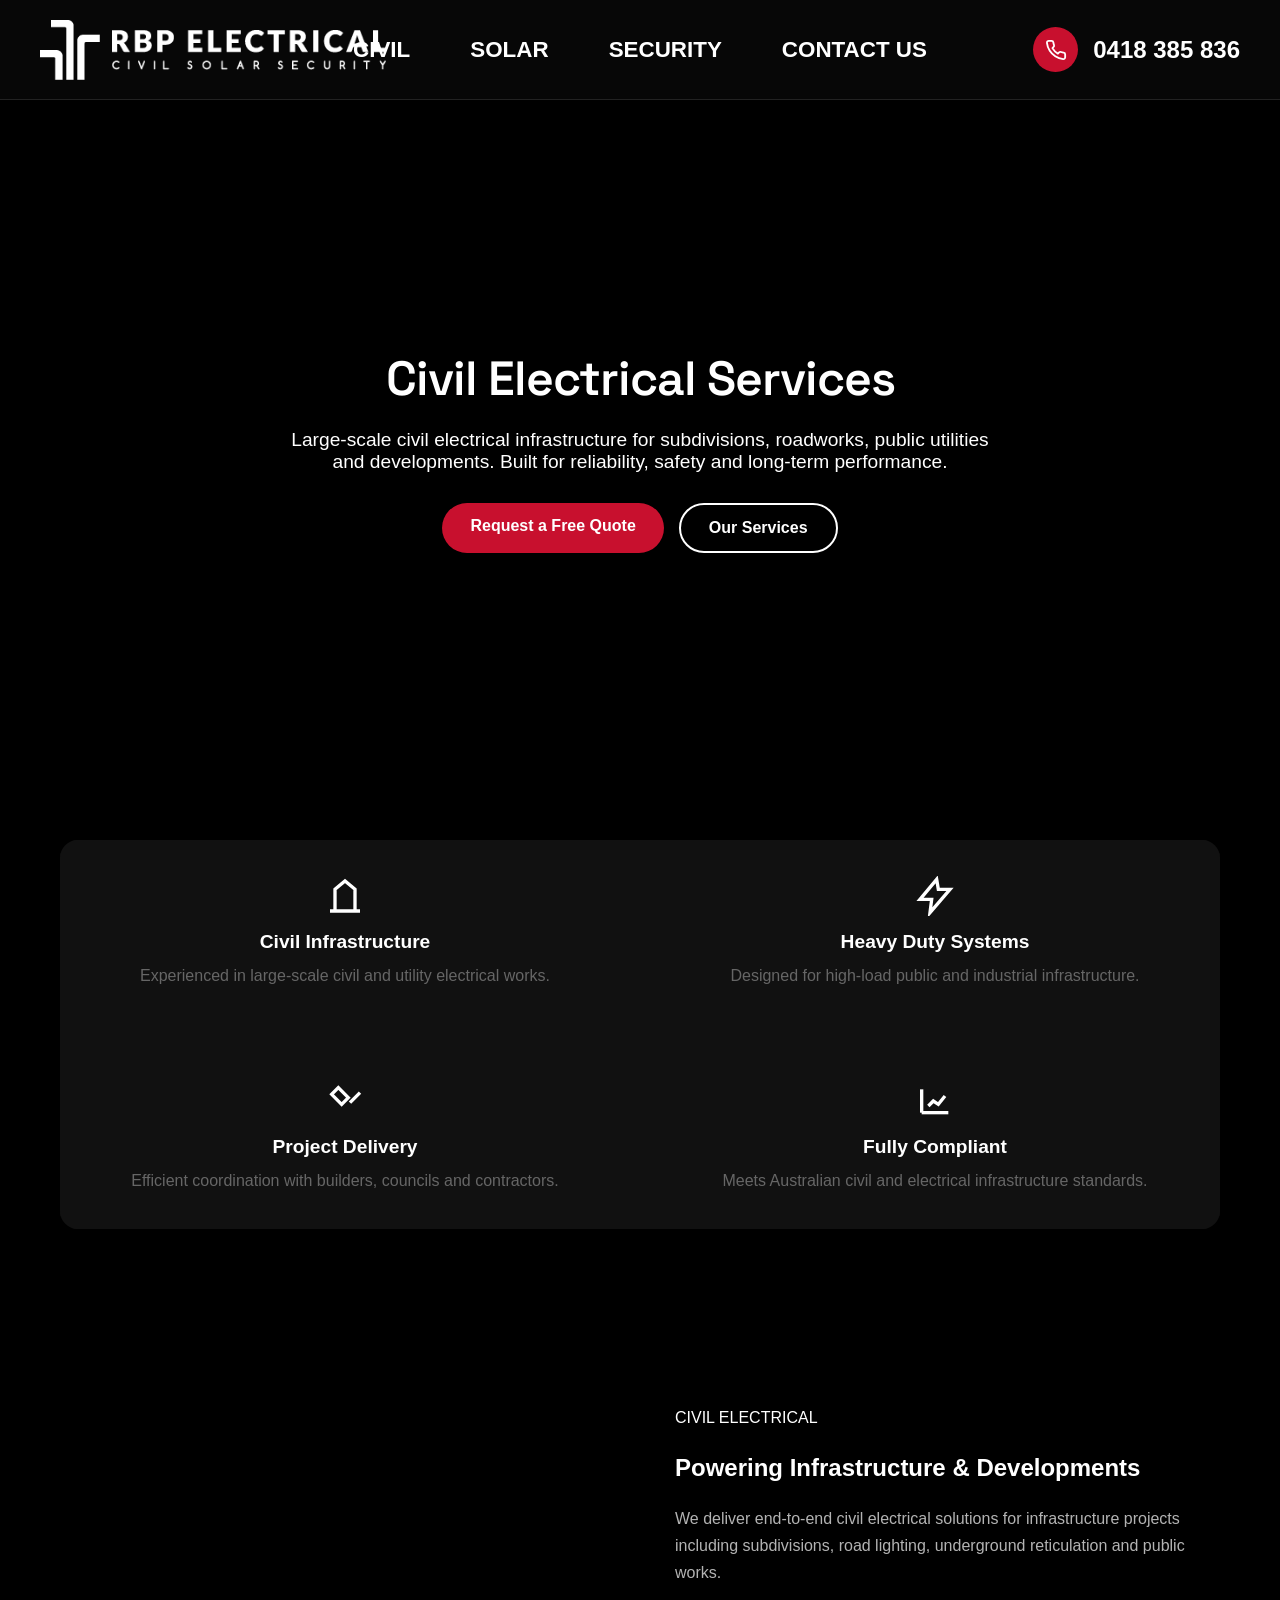
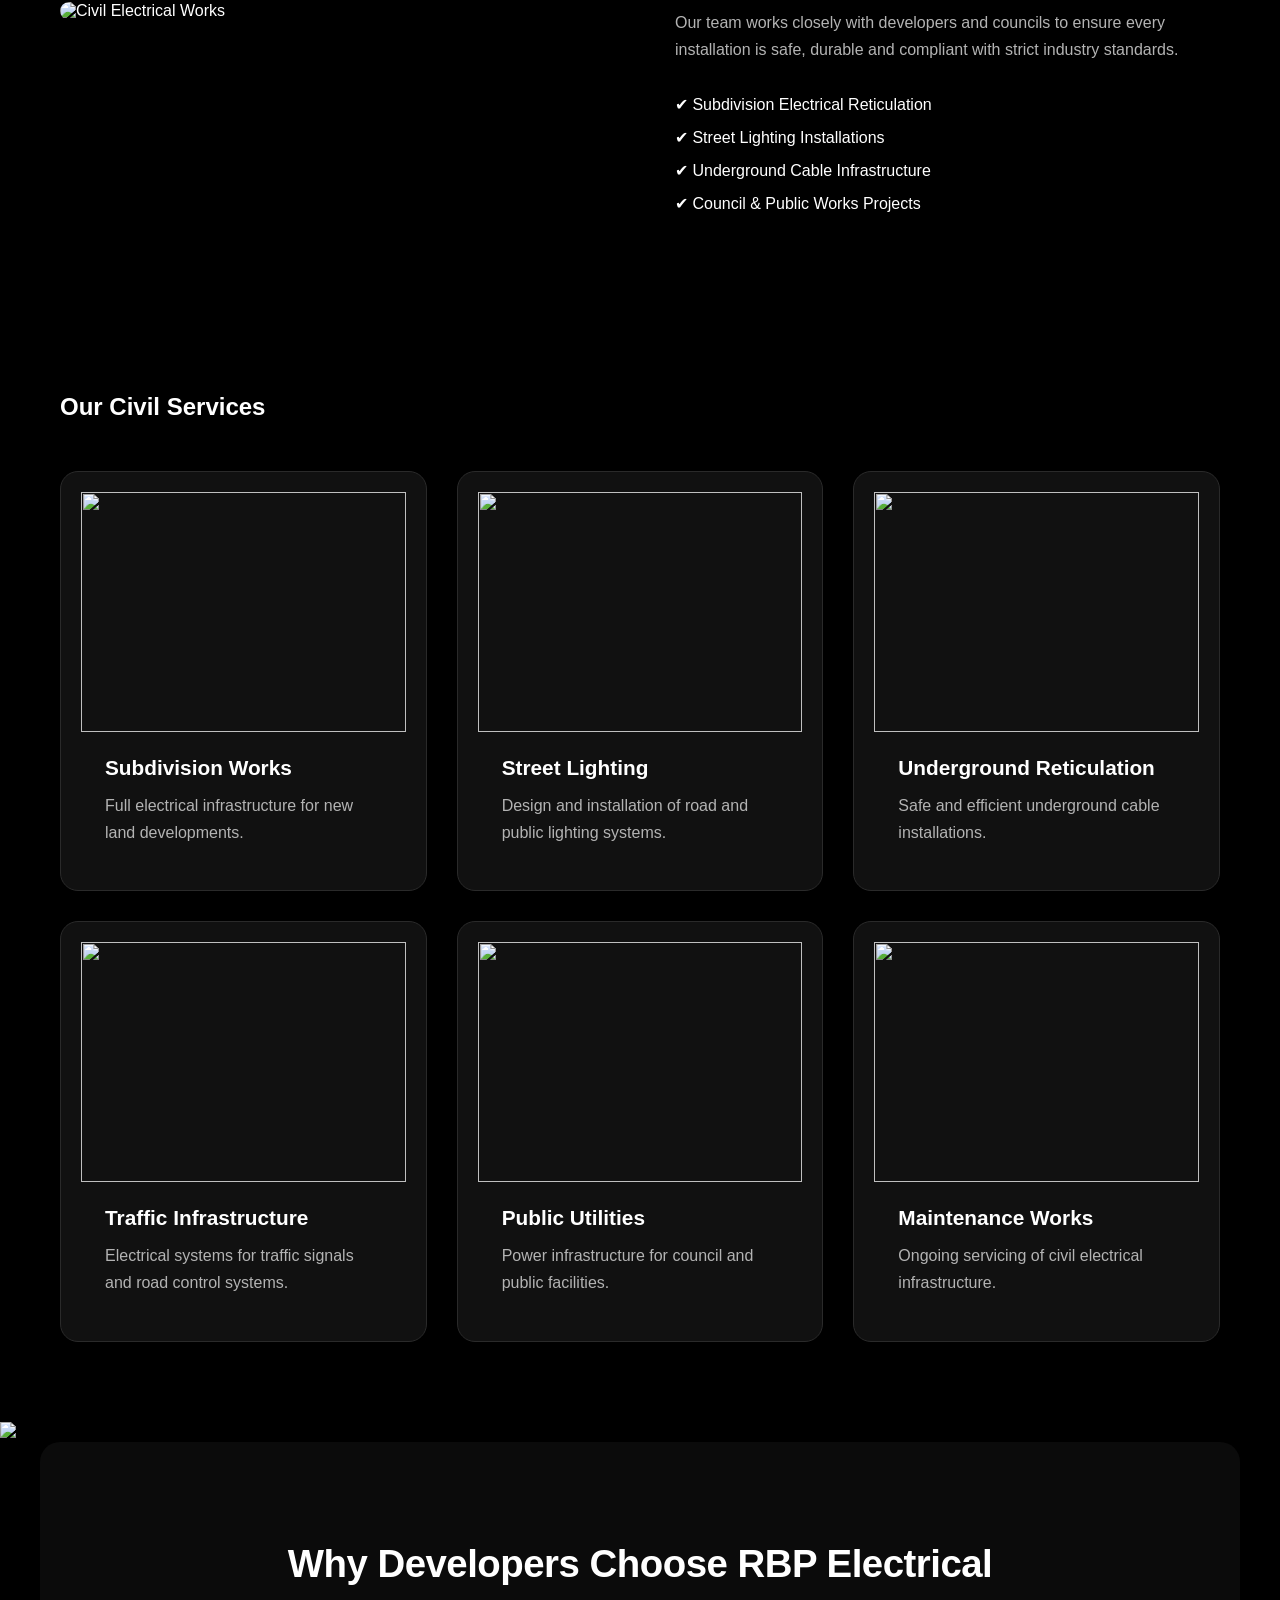
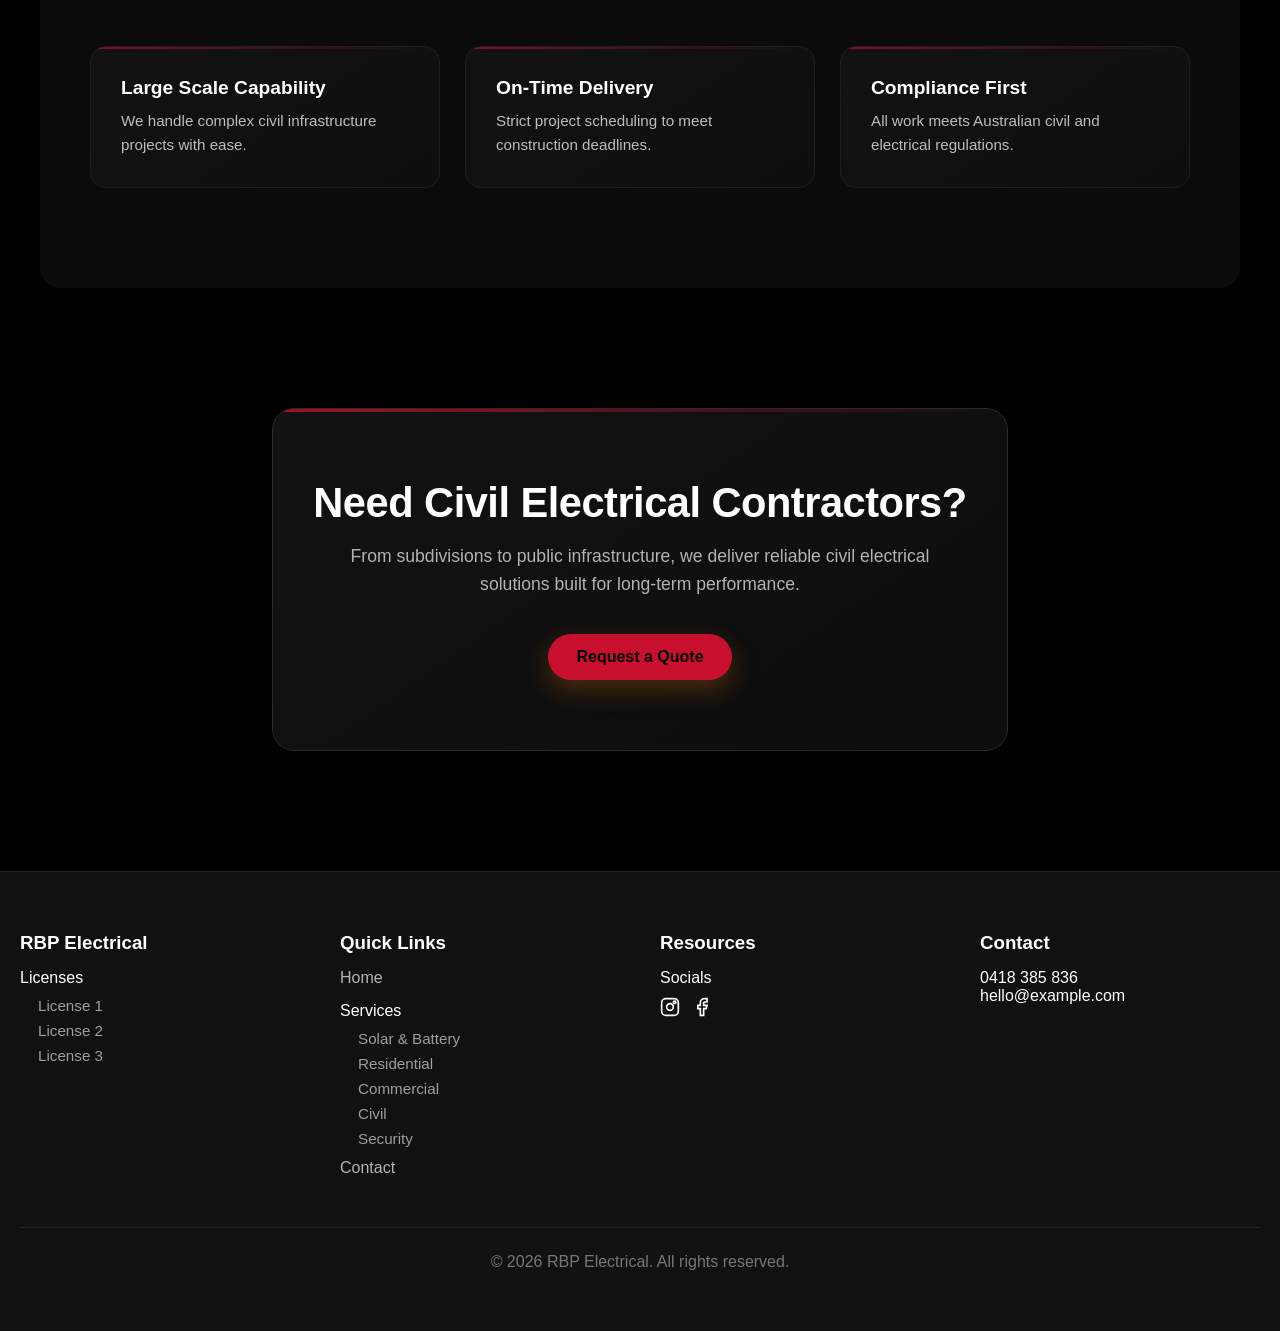
==== commit aba7fe2a: "Add files via upload" ====
--- a/civil.html
+++ b/civil.html
@@ -15,22 +15,24 @@
 <nav>
     <div class="logo">
         <a href="index.html">
-            <img class="logo-dark" src="assets/logos/base_logo.png" alt="RBP Electrical">
-            <img class="logo-white" src="assets/logos/white_logo.png" alt="RBP Electrical">
+            <img class="logo-icon logo-dark" src="assets/logos/base_icon.png" alt="RBP Electrical Icon">
+            <img class="logo-text logo-dark" src="assets/logos/base_textlogo.png" alt="RBP Electrical">
+
+            <img class="logo-icon logo-white" src="assets/logos/white_icon.png" alt="RBP Electrical Icon">
+            <img class="logo-text logo-white" src="assets/logos/white_textlogo.png" alt="RBP Electrical">
         </a>
     </div>
     <button class="hamburger" id="hamburger">
         ☰
     </button>
     <div class="nav-center" id="navMenu">
-        <a href="civil.html">Civil</a>
-        <a href="solar-battery.html">Solar</a>
-        <a href="security.html">Security</a>
-        <a href="contact.html">Contact Us</a>
+        <a href="civil.html">CIVIL</a>
+        <a href="solar-battery.html">SOLAR</a>
+        <a href="security.html">SECURITY</a>
+        <a href="contact.html">CONTACT US</a>
     </div>
     <div class="nav-phone">
         <a href="tel:0418385836">
-            <span class="phone-number">0418 385 836</span>
 
             <span class="phone-circle">
                 <svg viewBox="0 0 24 24" fill="none">
@@ -52,6 +54,8 @@
                     stroke-linejoin="round"/>
                 </svg>
             </span>
+
+            <span class="phone-number">0418 385 836</span>
         </a>
     </div>
 
--- a/styles.css
+++ b/styles.css
@@ -133,17 +133,29 @@
     display: block;
 }
 
-.logo img {
-    height: 150px; 
+/* Individual logo sizing */
+.logo-icon {
+    height: 70px;
     width: auto;
     display: block;
     transition: height .3s ease;
 }
 
-nav.scrolled .logo img {
-    height: 75px;
-}
-
+.logo-text {
+    height: 50px;
+    width: auto;
+    display: block;
+    transition: height .3s ease;
+}
+
+/* Scroll state */
+nav.scrolled .logo-icon {
+    height: 60px;
+}
+
+nav.scrolled .logo-text {
+    height: 40px;
+}
 .nav-center {
     position: absolute;
     left: 50%;
@@ -228,14 +240,20 @@
     display: block;
 }
 
-body.internal .logo img {
-    height: 75px;
+body.internal .logo-icon {
+    height: 60px;
+}
+body.internal .logo-text {
+    height: 40px;
 }
 
 body.internal .nav-center a {
     color: white;
 }
 
+body.internal .nav-center a:hover {
+    color: var(--red);
+}
 body.internal .nav-phone a {
     color: white;
 }
@@ -359,7 +377,7 @@
 
 .hero h1 {
     font-family: "Space Grotesk", sans-serif;
-    font-size: 4rem;
+    font-size: 3rem;
     margin-bottom: 20px;
     font-weight: 600;
     letter-spacing: -1px;
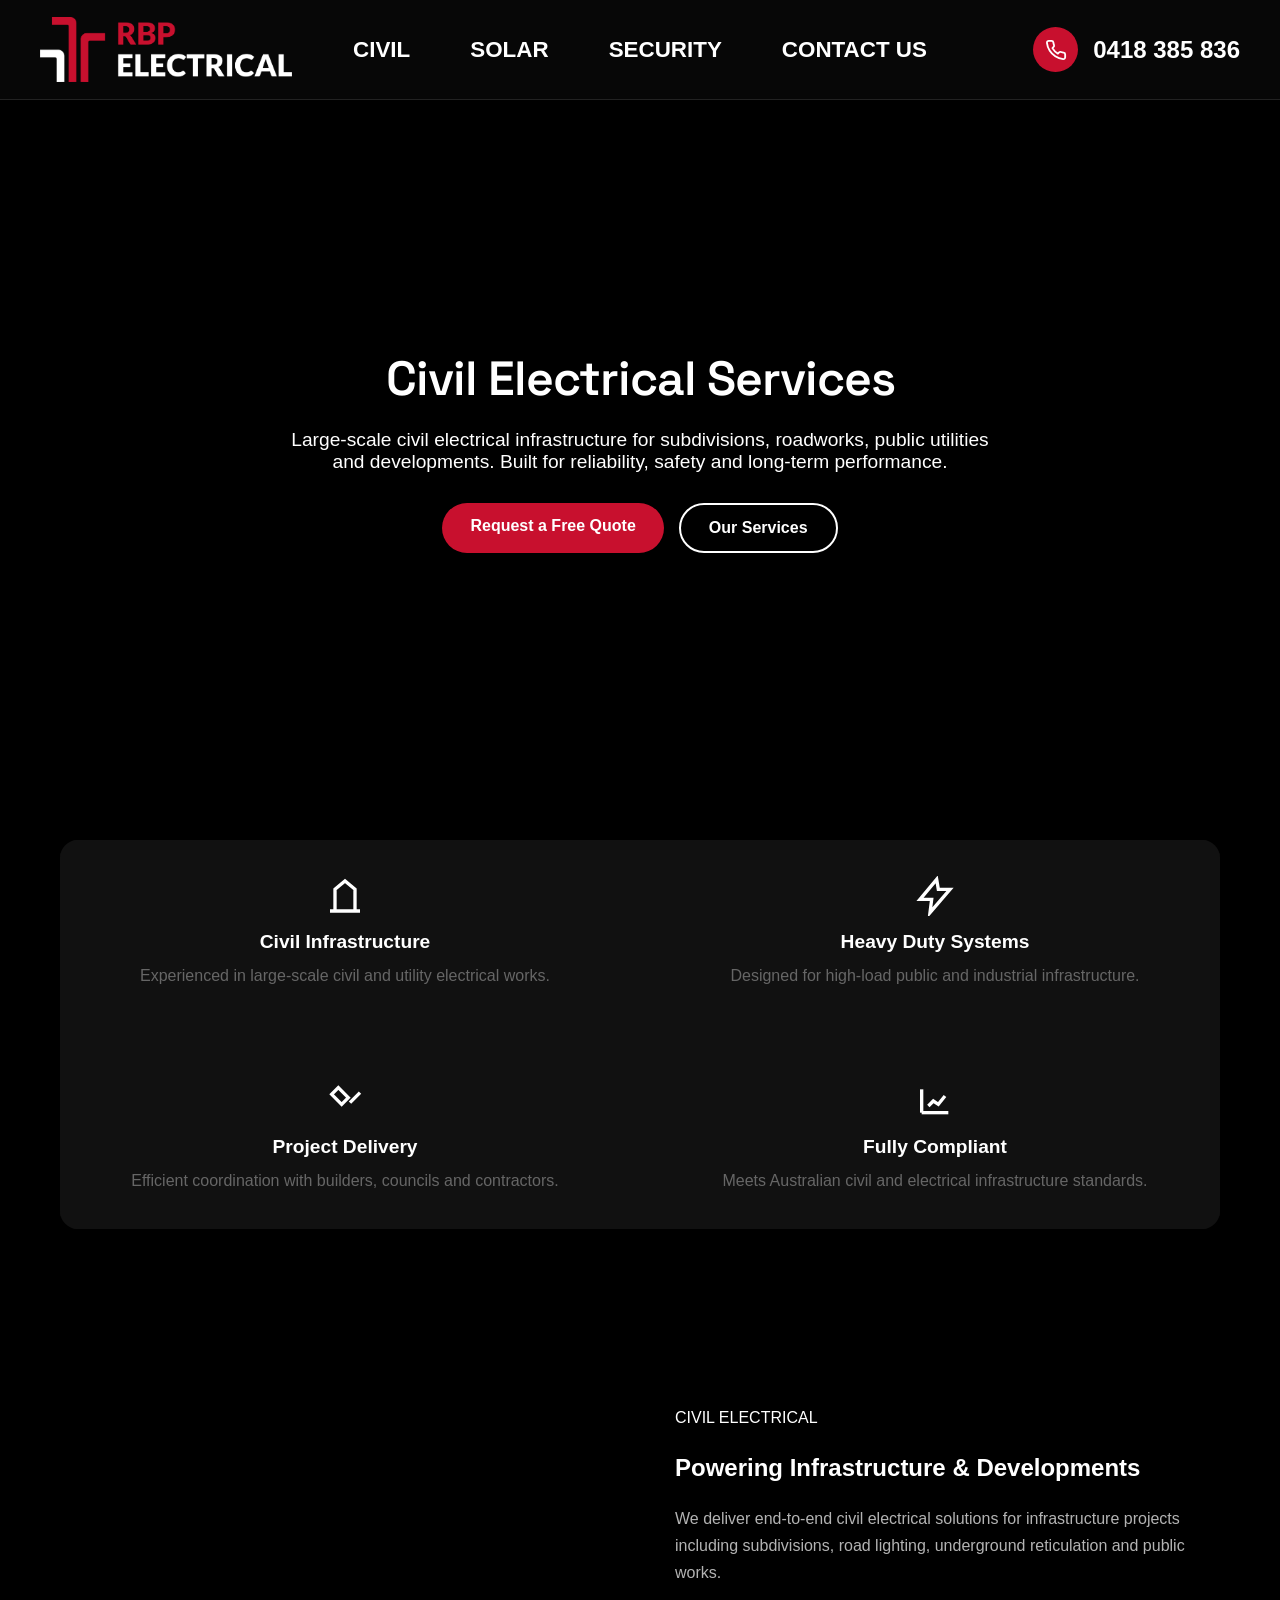
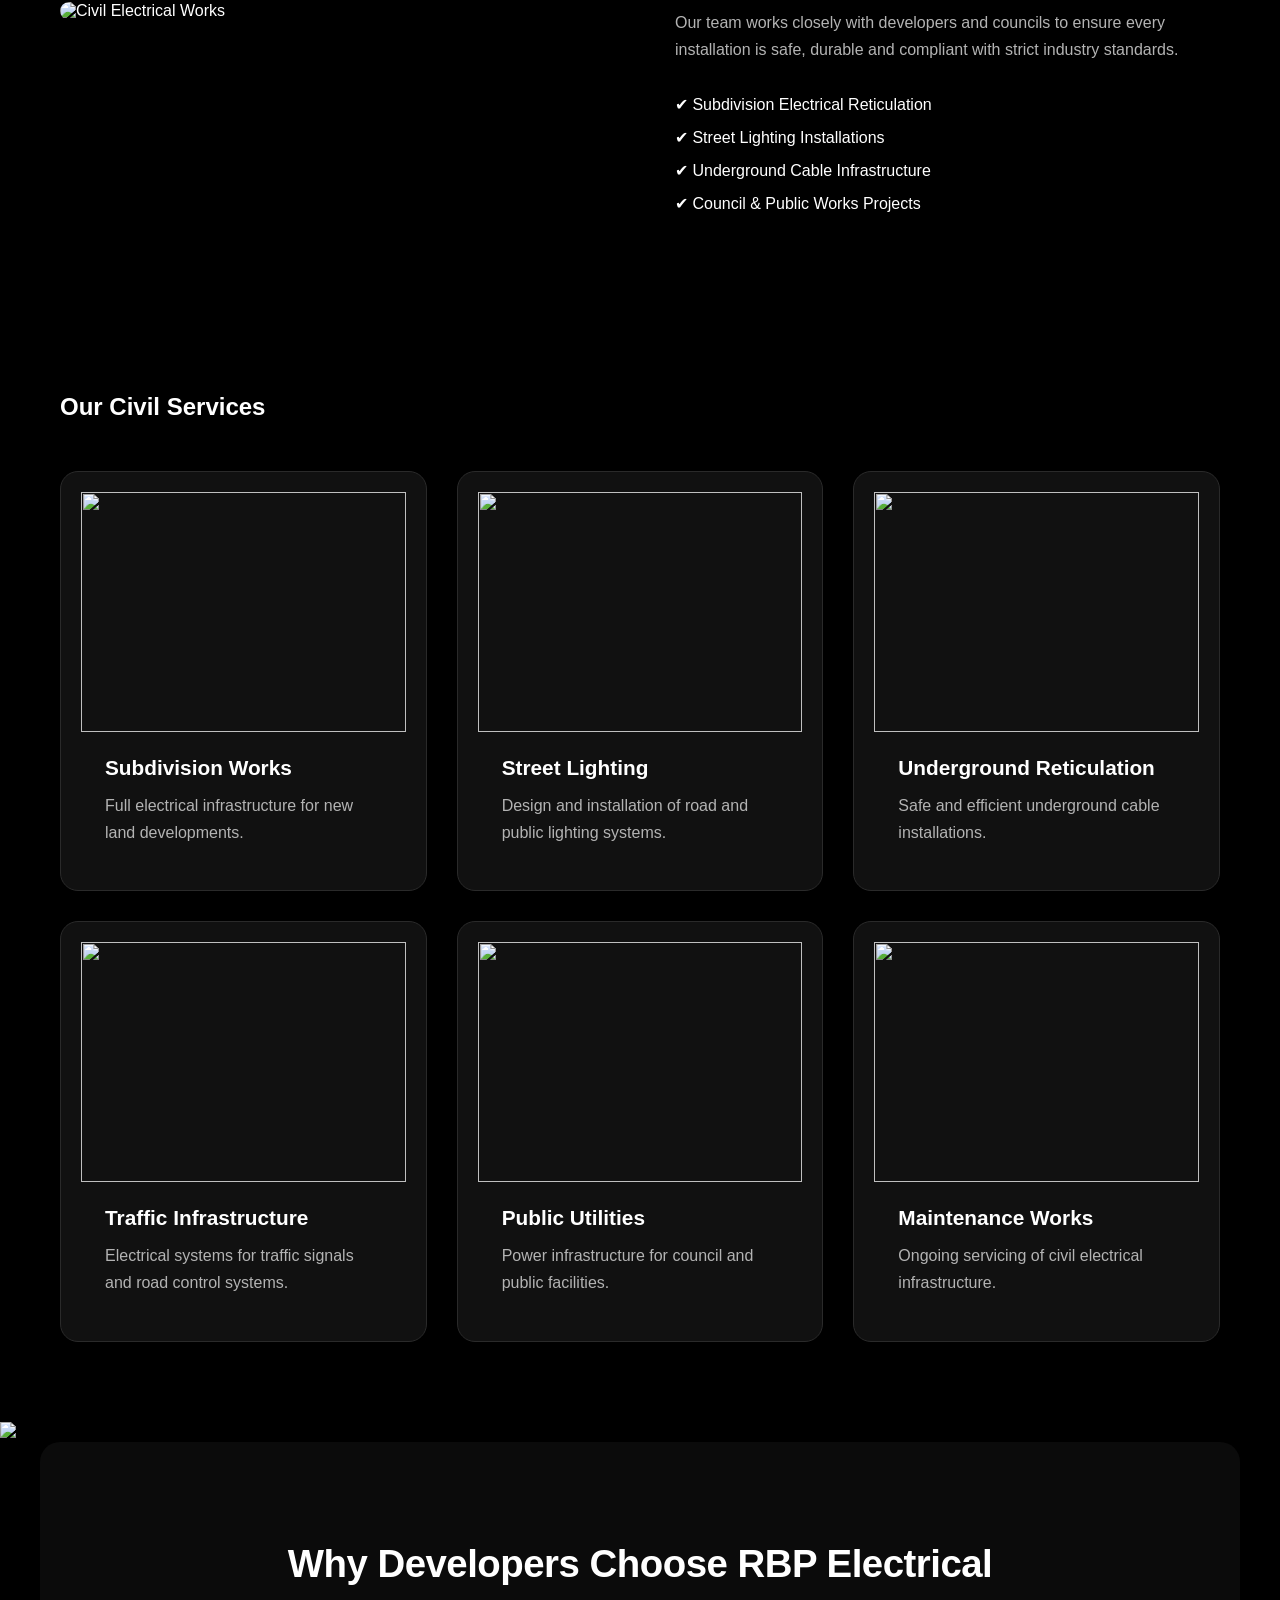
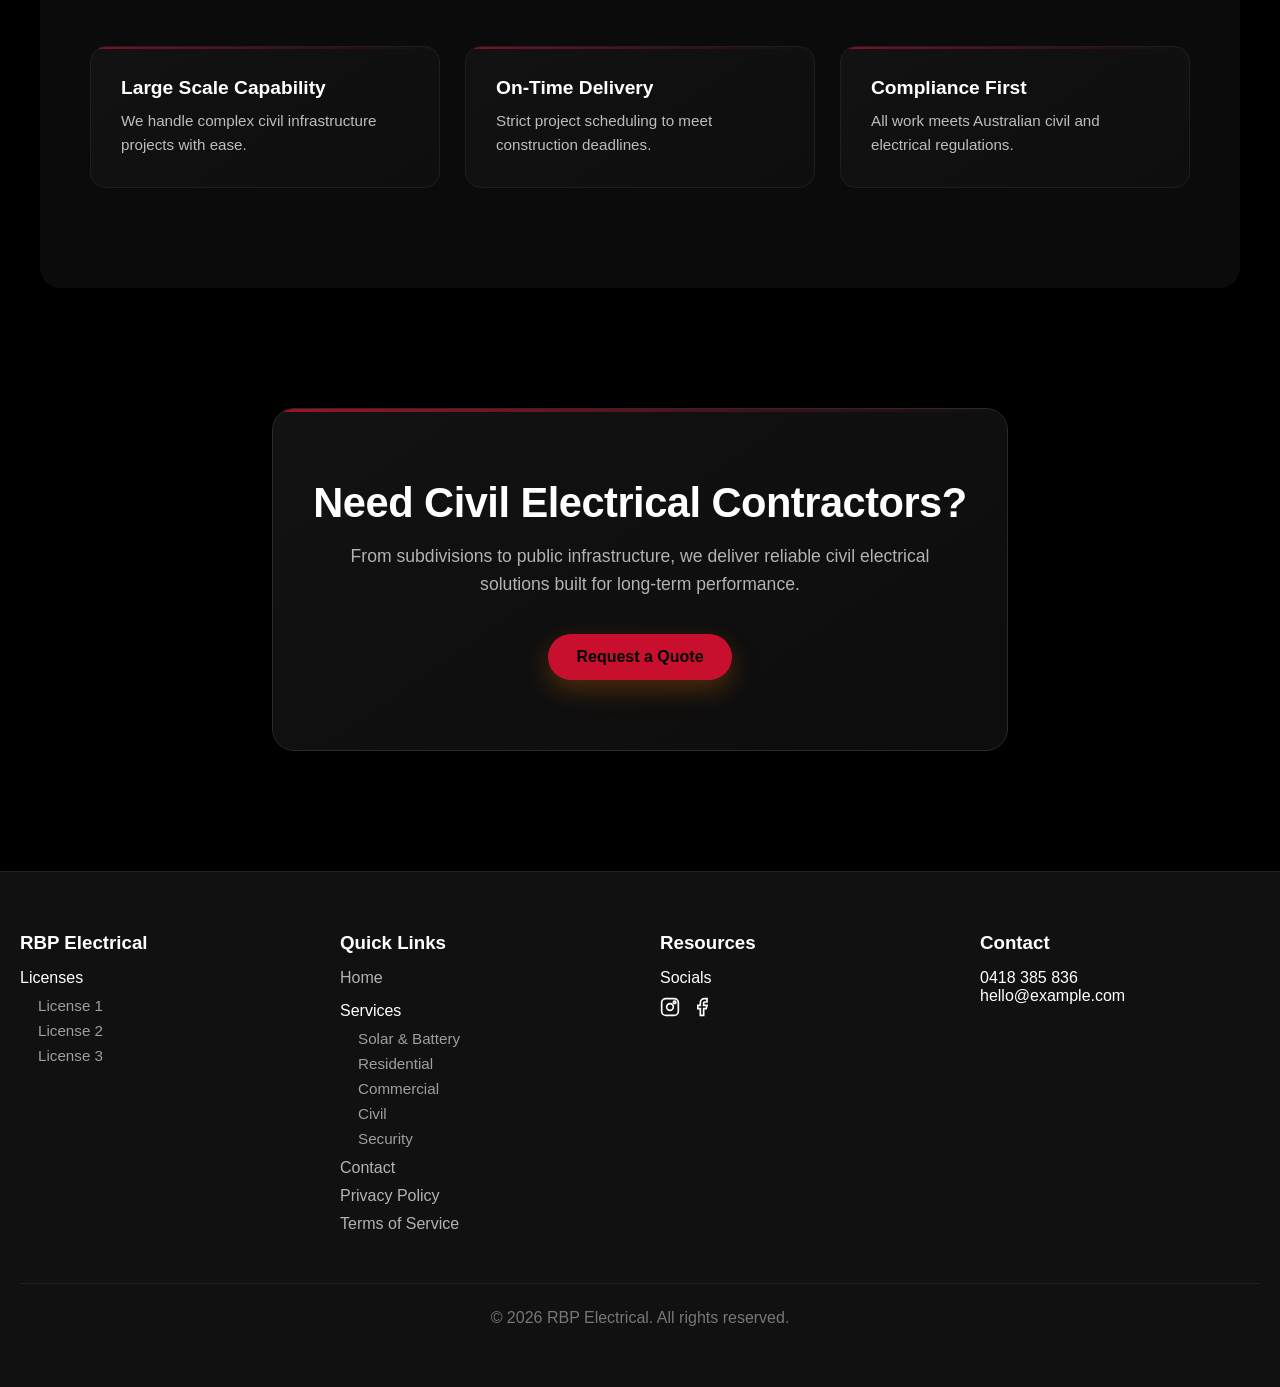
==== commit 0982f14c: "Add files via upload" ====
--- a/civil.html
+++ b/civil.html
@@ -15,11 +15,8 @@
 <nav>
     <div class="logo">
         <a href="index.html">
-            <img class="logo-icon logo-dark" src="assets/logos/base_icon.png" alt="RBP Electrical Icon">
-            <img class="logo-text logo-dark" src="assets/logos/base_textlogo.png" alt="RBP Electrical">
-
-            <img class="logo-icon logo-white" src="assets/logos/white_icon.png" alt="RBP Electrical Icon">
-            <img class="logo-text logo-white" src="assets/logos/white_textlogo.png" alt="RBP Electrical">
+            <img class="logo-dark" src="assets/logos/base_full.png" alt="RBP Electrical">
+            <img class="logo-white" src="assets/logos/base_full.png" alt="RBP Electrical">
         </a>
     </div>
     <button class="hamburger" id="hamburger">
@@ -307,6 +304,8 @@
             </div>
 
             <a href="contact.html">Contact</a>
+            <a href="privacy-policy.html">Privacy Policy</a>
+            <a href="terms-of-service.html">Terms of Service</a>
         </div>
         <div class="footer-column">
             <h3>Resources</h3>
--- a/styles.css
+++ b/styles.css
@@ -133,28 +133,16 @@
     display: block;
 }
 
-/* Individual logo sizing */
-.logo-icon {
-    height: 70px;
+/* logo sizing */
+.logo img {
+    height: 70px; 
     width: auto;
     display: block;
     transition: height .3s ease;
 }
 
-.logo-text {
-    height: 50px;
-    width: auto;
-    display: block;
-    transition: height .3s ease;
-}
-
-/* Scroll state */
-nav.scrolled .logo-icon {
-    height: 60px;
-}
-
-nav.scrolled .logo-text {
-    height: 40px;
+nav.scrolled .logo img {
+    height: 65px;
 }
 .nav-center {
     position: absolute;
@@ -240,11 +228,8 @@
     display: block;
 }
 
-body.internal .logo-icon {
-    height: 60px;
-}
-body.internal .logo-text {
-    height: 40px;
+body.internal .logo img {
+    height: 65px;
 }
 
 body.internal .nav-center a {
@@ -1703,18 +1688,58 @@
     transition: 0.25s ease;
 }
 
-/* focus */
-.form-group input:focus,
-.form-group select:focus,
-.form-group textarea:focus {
-    border-color: var(--red);
-    box-shadow: 0 0 0 2px rgba(200,16,46,.2);
-}
-
 /* textarea resize */
 textarea {
     resize: vertical;
     min-height: 140px;
+}
+
+/* Agreement Checkbox */
+.checkbox-label {
+    display: flex;
+    align-items: flex-start;
+    gap: 12px;
+    cursor: pointer;
+    line-height: 1.5;
+}
+
+.checkbox-label input {
+    margin-top: 4px;
+}
+
+.checkbox-label a {
+    color: var(--red);
+    text-decoration: none;
+    font-weight: 600;
+}
+
+.checkbox-label a:hover {
+    text-decoration: underline;
+}
+
+/* CAPTCHA Placeholder */
+.captcha-placeholder {
+    display: flex;
+    justify-content: space-between;
+    align-items: center;
+    background: var(--surface);
+    border: 1px solid var(--border);
+    border-radius: 8px;
+    padding: 16px 20px;
+    min-height: 78px;
+}
+
+.captcha-brand {
+    text-align: right;
+    font-size: 0.75rem;
+    color: var(--text-muted);
+    user-select: none;
+}
+
+.captcha-brand strong {
+    display: block;
+    font-size: 0.9rem;
+    color: var(--text);
 }
 
 /* BUTTON */
@@ -1738,7 +1763,7 @@
     box-shadow: 0 15px 35px rgba(200,16,46,.3);
 }
 
-/* SERVICE OPTIONS */
+
 .service-options {
     display: grid;
     grid-template-columns: repeat(3, 1fr);
@@ -1780,8 +1805,64 @@
     border-color: var(--red);
 }
 
-/* Selected service */
+/* When Service is selected */
 .service-options input:checked + span {
+    color: var(--red);
+}
+
+#service-messages .form-group {
+    animation: fadeIn 0.2s ease;
+}
+
+@keyframes fadeIn {
+    from {
+        opacity: 0;
+        transform: translateY(-8px);
+    }
+    to {
+        opacity: 1;
+        transform: translateY(0);
+    }
+}
+
+/* =========================
+   TOS and Privacy Policy
+========================= */
+
+.legal-section {
+    margin-top: 100px;
+    padding: 100px 20px;
+    background: var(--bg);
+    color: var(--text);
+}
+
+.legal-container {
+    max-width: 900px;
+    margin: 0 auto;
+}
+
+.legal-container h1 {
+    font-size: 2.5rem;
+    margin-bottom: 20px;
+}
+
+.legal-container h2 {
+    margin-top: 40px;
+    margin-bottom: 15px;
+    color: var(--text);
+}
+
+.legal-container p,
+.legal-container li {
+    color: var(--text-muted);
+    line-height: 1.7;
+}
+
+.legal-container ul {
+    padding-left: 25px;
+}
+
+.legal-container a {
     color: var(--red);
 }
 
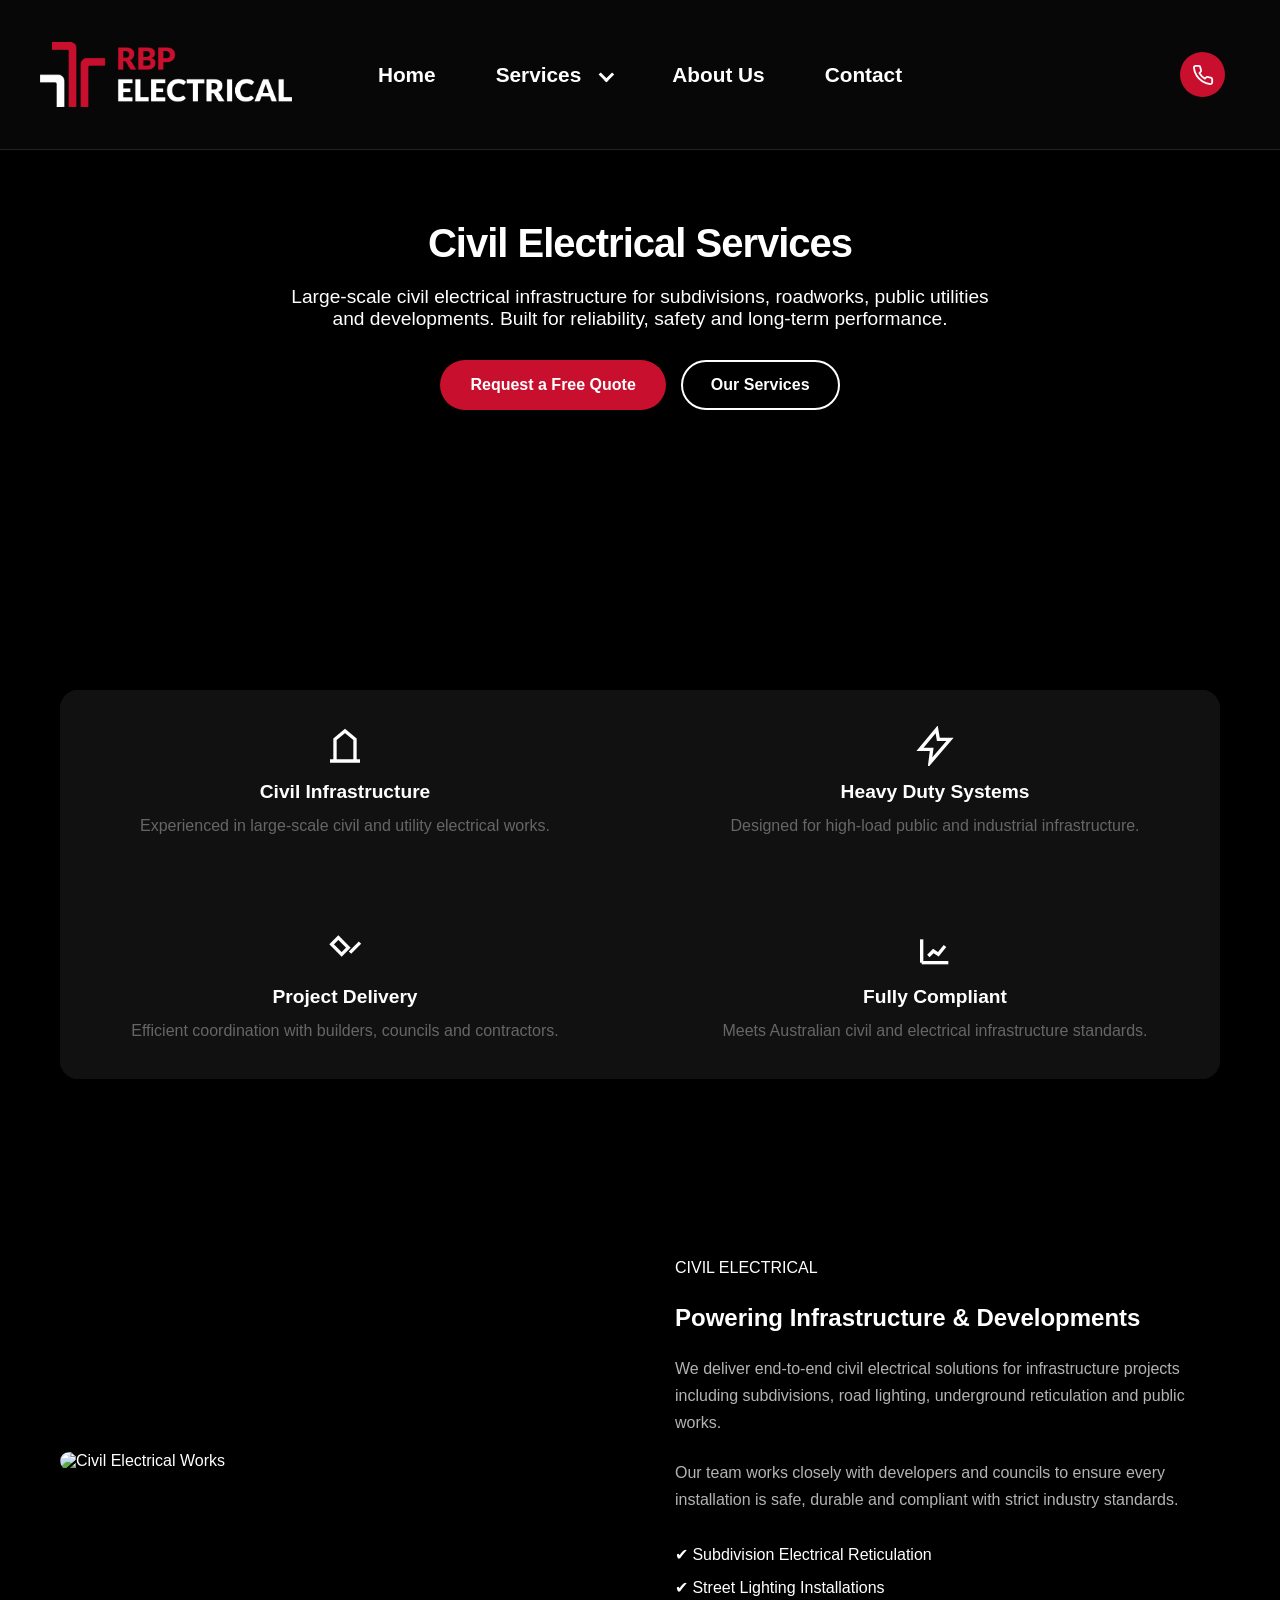
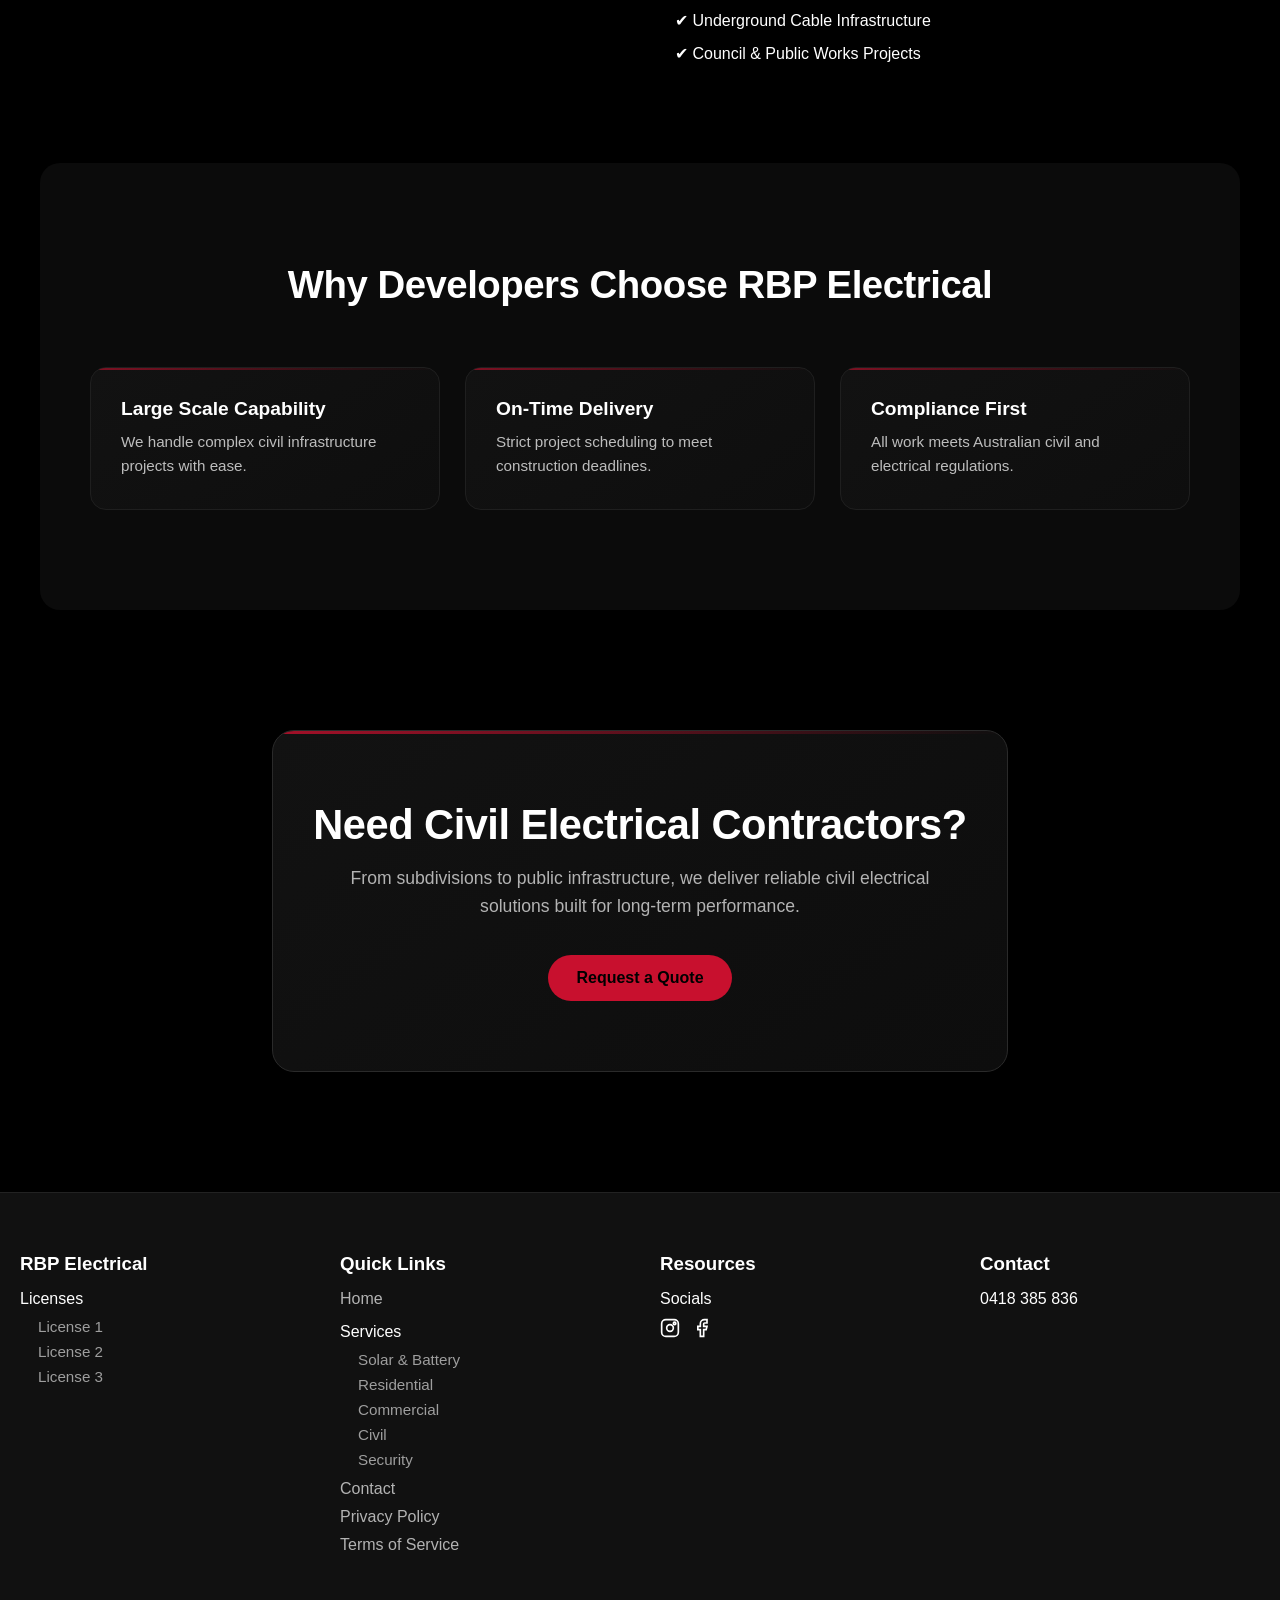
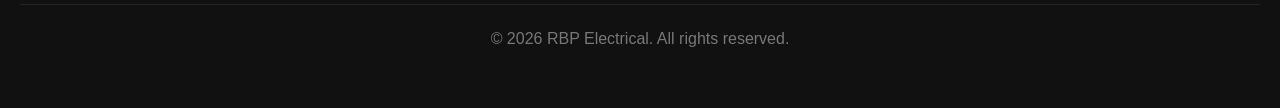
==== commit 113f7508: "Add files via upload" ====
--- a/civil.html
+++ b/civil.html
@@ -23,37 +23,55 @@
         ☰
     </button>
     <div class="nav-center" id="navMenu">
-        <a href="civil.html">CIVIL</a>
-        <a href="solar-battery.html">SOLAR</a>
-        <a href="security.html">SECURITY</a>
-        <a href="contact.html">CONTACT US</a>
+        <a href="index.html">Home</a>
+
+        <!-- Services Dropdown -->
+        <div class="nav-dropdown">
+            <a href="#" class="dropdown-toggle">Services</a>
+
+            <div class="dropdown-menu">
+                <a href="solar-battery.html">Solar & Battery</a>
+                <a href="residential.html">Residential</a>
+                <a href="commercial.html">Commercial</a>
+                <a href="civil.html">Civil</a>
+                <a href="security.html">Security</a>
+            </div>
+        </div>
+
+        <a href="index.html">About Us</a>
+        <a href="contact.html">Contact</a>
     </div>
     <div class="nav-phone">
-        <a href="tel:0418385836">
-
-            <span class="phone-circle">
-                <svg viewBox="0 0 24 24" fill="none">
-                    <path d="M22 16.92v3a2 2 0 0 1-2.18 2
-                    19.79 19.79 0 0 1-8.63-3.07
-                    19.5 19.5 0 0 1-6-6
-                    19.79 19.79 0 0 1-3.07-8.67
-                    A2 2 0 0 1 4.11 2h3
-                    a2 2 0 0 1 2 1.72
-                    12.84 12.84 0 0 0 .7 2.81
-                    2 2 0 0 1-.45 2.11L8.09 9.91
-                    a16 16 0 0 0 6 6l1.27-1.27
-                    a2 2 0 0 1 2.11-.45
-                    12.84 12.84 0 0 0 2.81.7
-                    A2 2 0 0 1 22 16.92z"
-                    stroke="currentColor"
-                    stroke-width="2"
-                    stroke-linecap="round"
-                    stroke-linejoin="round"/>
-                </svg>
-            </span>
-
-            <span class="phone-number">0418 385 836</span>
-        </a>
+        <div class="phone-dropdown">
+            <a href="tel:0418385836" class="phone-trigger">
+                <span class="phone-circle">
+                    <svg viewBox="0 0 24 24" fill="none">
+                        <path d="M22 16.92v3a2 2 0 0 1-2.18 2
+                        19.79 19.79 0 0 1-8.63-3.07
+                        19.5 19.5 0 0 1-6-6
+                        19.79 19.79 0 0 1-3.07-8.67
+                        A2 2 0 0 1 4.11 2h3
+                        a2 2 0 0 1 2 1.72
+                        12.84 12.84 0 0 0 .7 2.81
+                        2 2 0 0 1-.45 2.11L8.09 9.91
+                        a16 16 0 0 0 6 6l1.27-1.27
+                        a2 2 0 0 1 2.11-.45
+                        12.84 12.84 0 0 0 2.81.7
+                        A2 2 0 0 1 22 16.92z"
+                        stroke="currentColor"
+                        stroke-width="2"
+                        stroke-linecap="round"
+                        stroke-linejoin="round"/>
+                    </svg>
+                </span>
+            </a>
+
+            <div class="phone-menu">
+                <a href="tel:0418385836">0418 385 836</a>
+            </div>
+
+        </div>
+
     </div>
 
 </nav>
@@ -161,7 +179,7 @@
 </section>
 
 <!-- SERVICES -->
-<section id="services" class="services-section">
+<!-- <section id="services" class="services-section">
 
     <h2>Our Civil Services</h2>
 
@@ -217,12 +235,12 @@
 
     </div>
 
-</section>
+</section> -->
 
 <!-- IMAGE -->
-<section class="showcase-image">
+<!-- <section class="showcase-image">
     <img src="assets/placeholders/civil-wide.jpg">
-</section>
+</section> -->
 
 <!-- WHY -->
 <section class="why-section">
@@ -334,7 +352,6 @@
         <div class="footer-column">
             <h3>Contact</h3>
             <p>0418 385 836</p>
-            <p>hello@example.com</p>
         </div>
 
     </div>
--- a/styles.css
+++ b/styles.css
@@ -48,9 +48,12 @@
 
 /* Home starts with dark text */
 body.home .nav-center a{
+    color: var(--text);
+}
+
+body.home .nav-center a:hover{
     color: var(--red);
 }
-
 /* Home after scrolling */
 body.home nav.scrolled {
     background: #070707;
@@ -70,7 +73,7 @@
 }
 
 nav {
-    height: 200px;
+    height: 150px;
     background: #070707;
     border-bottom: 1px solid #222;
 
@@ -95,7 +98,7 @@
 nav.scrolled {
     background: #070707;
     border-bottom-color: #222;
-    height: 100px;
+    height: 150px;
 }
 
 .logo h2 {
@@ -135,7 +138,7 @@
 
 /* logo sizing */
 .logo img {
-    height: 70px; 
+    height: 65px; 
     width: auto;
     display: block;
     transition: height .3s ease;
@@ -150,14 +153,6 @@
     transform: translateX(-50%);
     display: flex;
     gap: 60px;
-}
-
-.arrow {
-    display: inline-block;
-    font-size: 1.4rem;
-
-    transform: rotate(90deg) scaleY(0.9);
-    transition: transform .25s ease;
 }
 
 
@@ -174,7 +169,7 @@
     align-items: center;
     gap: 10px;
 
-    font-size: 1.4rem;
+    font-size: 1.3rem;
     font-weight: 600;
     text-decoration: none;
 }
@@ -186,7 +181,6 @@
 .nav-center a:hover {
     color: var(--red-hover);
 }
-
 
 /* =========================
    HOME SCROLL - FULL NAV THEME SWITCH
@@ -215,7 +209,7 @@
 ========================= */
 
 body.internal nav {
-    height: 100px;
+    height: 150px;
     background: #070707;
     border-bottom-color: #222;
 }
@@ -243,6 +237,88 @@
     color: white;
 }
 
+/* =========================
+   SERVICES DROPDOWN
+========================= */
+
+.nav-dropdown {
+    position: relative;
+    display: flex;
+    align-items: center;
+}
+
+.dropdown-toggle {
+    display: flex;
+    align-items: center;
+}
+/* Arrow */
+.dropdown-toggle::after {
+    content: "";
+
+    width: 8px;
+    height: 8px;
+
+    margin-left: 10px;
+
+    border-right: 3px solid currentColor;
+    border-bottom: 3px solid currentColor;
+
+    /* Starts as a down arrow */
+    transform: rotate(45deg);
+
+    transition: transform .25s ease;
+}
+
+/* Hover rotates to up arrow */
+.nav-dropdown:hover .dropdown-toggle::after {
+    transform: rotate(-135deg);
+}
+
+.dropdown-menu {
+    position: absolute;
+    top: calc(100% + 20px);
+    left: 50%;
+    transform: translateX(-50%);
+
+    min-width: 220px;
+
+    background: #111;
+    border: 1px solid #2a2a2a;
+    border-radius: 10px;
+
+    display: flex;
+    flex-direction: column;
+
+    opacity: 0;
+    visibility: hidden;
+    transform: translateX(-50%) translateY(10px);
+
+    transition: opacity .25s ease,
+                transform .25s ease,
+                visibility .25s;
+
+    overflow: hidden;
+    z-index: 500;
+}
+
+.nav-dropdown:hover .dropdown-menu {
+    opacity: 1;
+    visibility: visible;
+    transform: translateX(-50%) translateY(0);
+}
+
+.dropdown-menu a {
+    padding: 14px 18px;
+    color: white !important;
+    text-decoration: none;
+    font-size: 1rem;
+    transition: background .2s, color .2s;
+}
+
+.dropdown-menu a:hover {
+    background: var(--red);
+    color: white !important;
+}
 
 /* =========================
    PHONE CTA
@@ -250,6 +326,7 @@
 
 .nav-phone {
     margin-left: auto;
+    margin-right: 15px;
     z-index: 2;
 }
 
@@ -284,6 +361,55 @@
 .phone-circle svg {
     width: 22px;
     height: 22px;
+}
+
+.phone-dropdown {
+    position: relative;
+}
+
+.phone-menu {
+    position: absolute;
+    top: calc(100% + 18px);
+    right: 0;
+
+    background: #111;
+    border: 1px solid #2a2a2a;
+    border-radius: 10px;
+
+    min-width: 180px;
+
+    opacity: 0;
+    visibility: hidden;
+    transform: translateY(10px);
+
+    transition: opacity .25s ease,
+                transform .25s ease,
+                visibility .25s;
+
+    overflow: hidden;
+    z-index: 500;
+}
+
+.phone-dropdown:hover .phone-menu {
+    opacity: 1;
+    visibility: visible;
+    transform: translateY(0);
+}
+
+.phone-menu a {
+    display: block;
+    padding: 14px 20px;
+    text-decoration: none;
+    color: white !important;
+    font-size: 1.1rem;
+    font-weight: 600;
+    white-space: nowrap;
+    transition: background .2s ease;
+}
+
+.phone-menu a:hover {
+    background: var(--red);
+    color: white !important;
 }
 
 
@@ -325,7 +451,7 @@
     margin-top: 0;
     
     position: relative;
-    height: 900px;
+    height: 70vh;
     overflow: hidden;
     display: flex;
     justify-content: center;
@@ -342,7 +468,6 @@
     height: 100%;
     object-fit: cover;
     z-index: 0;
-    filter: grayscale(100%);
     opacity: 0.6;
 }
 
@@ -358,11 +483,19 @@
     z-index: 2;
     max-width: 1200px;
     padding: 20px;
+
+    transform: translateY(0);
+    transition: transform .20s ease;
+}
+
+/* Move hero text down once the nav is visible */
+body.home nav.scrolled ~ .hero .home-hero-content {
+    transform: translateY(50px);
 }
 
 .hero h1 {
-    font-family: "Space Grotesk", sans-serif;
-    font-size: 3rem;
+    font-family: "Onest", sans-serif;
+    font-size: 2.5rem;
     margin-bottom: 20px;
     font-weight: 600;
     letter-spacing: -1px;
@@ -374,7 +507,10 @@
 }
 
 .hero-btn {
-    display: inline-block;
+    display: inline-flex;
+    align-items: center;
+    justify-content: center;
+
     padding: 14px 28px;
     background: #c8102e;
     color: white;
@@ -382,6 +518,9 @@
     border-radius: 999px;
     font-weight: bold;
     transition: .25s;
+
+    border: 2px solid transparent;
+    box-sizing: border-box;
 }
 
 .hero-btn:hover {
@@ -815,25 +954,110 @@
     margin: 0;
     font-size: 0.95rem;
 }
-
-.why-image {
+/* =========================
+   WHY VIDEO
+========================= */
+
+.why-video {
+    height:600px;
+    width: 370px;
+
     position: relative;
     border-radius: 20px;
     overflow: hidden;
     border: 1px solid #2a2a2a;
-}
-
-.why-image img {
+    aspect-ratio: 16 / 10;
+    background: #111;
+}
+
+.why-video video {
     width: 100%;
     height: 100%;
     object-fit: cover;
     display: block;
-    transform: scale(1.05);
-    transition: transform .5s ease;
-}
-
-.why-image:hover img {
-    transform: scale(1.12);
+    transform: scale(1.1);
+    object-position: center;
+}
+
+
+/* Modern black glass controls */
+
+.video-controls {
+    position: absolute;
+    bottom: 20px;
+    left: 20px;
+
+    display: flex;
+    align-items: center;
+    gap: 12px;
+
+    background: rgba(0,0,0,.65);
+    backdrop-filter: blur(12px);
+
+    padding: 10px 14px;
+    border-radius: 14px;
+
+    border: 1px solid rgba(255,255,255,.1);
+
+    opacity: 0;
+    transform: translateY(10px);
+    transition: .3s ease;
+}
+
+
+.why-video:hover .video-controls {
+    opacity: 1;
+    transform: translateY(0);
+}
+
+
+.video-controls button {
+    background: transparent;
+    border: none;
+
+    color: white;
+    font-size: 1.1rem;
+
+    cursor: pointer;
+
+    width: 32px;
+    height: 32px;
+
+    display: flex;
+    align-items: center;
+    justify-content: center;
+}
+
+
+/* Volume */
+
+.volume-container {
+    display: flex;
+    align-items: center;
+    gap: 8px;
+}
+
+
+#volumeSlider {
+
+    width: 0;
+
+    opacity: 0;
+
+    transition:
+        width .3s ease,
+        opacity .3s ease;
+
+    accent-color: var(--red);
+
+}
+
+
+.volume-container:hover #volumeSlider {
+
+    width: 90px;
+    opacity: 1;
+
 }
 
 /* responsive */
@@ -1087,7 +1311,8 @@
    SERVICES PAGES
 ========================= */
 .solar-hero {
-    background: url("assets/solar-hero.jpg") center/cover no-repeat;
+    background: url("assets/solar-hero.jpg") center 35%/cover no-repeat;
+    opacity: 0.8;
     min-height: 70vh;
     display: flex;
     align-items: center;
@@ -1134,7 +1359,7 @@
 
 .hero-btn.secondary {
     background: transparent;
-    border: 2px solid white;
+    border-color: white;
 }
 
 /* Trust Section */
@@ -1148,7 +1373,7 @@
 
 .trust-section {
     max-width: 1200px;
-    margin: -60px auto 80px;
+    margin: 60px auto 80px;
     padding: 0 20px;
     position: relative;
     z-index: 5;
@@ -1615,14 +1840,12 @@
     text-decoration: none;
 
     transition: all 0.25s ease;
-    box-shadow: 0 10px 25px rgba(255, 123, 0, 0.25);
 }
 
 /* hover */
 .cta-btn:hover {
     background: var(--red-hover);
     transform: translateY(-3px);
-    box-shadow: 0 15px 35px rgba(255, 123, 0, 0.35);
 }
 
 /* Contact Page */
@@ -1654,7 +1877,7 @@
 .contact-form {
     display: grid;
     grid-template-columns: 1fr 1fr;
-    gap: 20px;
+    gap: 10px;
 }
 
 /* full width items */
@@ -1669,6 +1892,7 @@
 
 /* LABELS */
 .form-group label {
+    margin-left: 0px;
     margin-bottom: 8px;
     font-size: 0.95rem;
     color: var(--text-muted);
